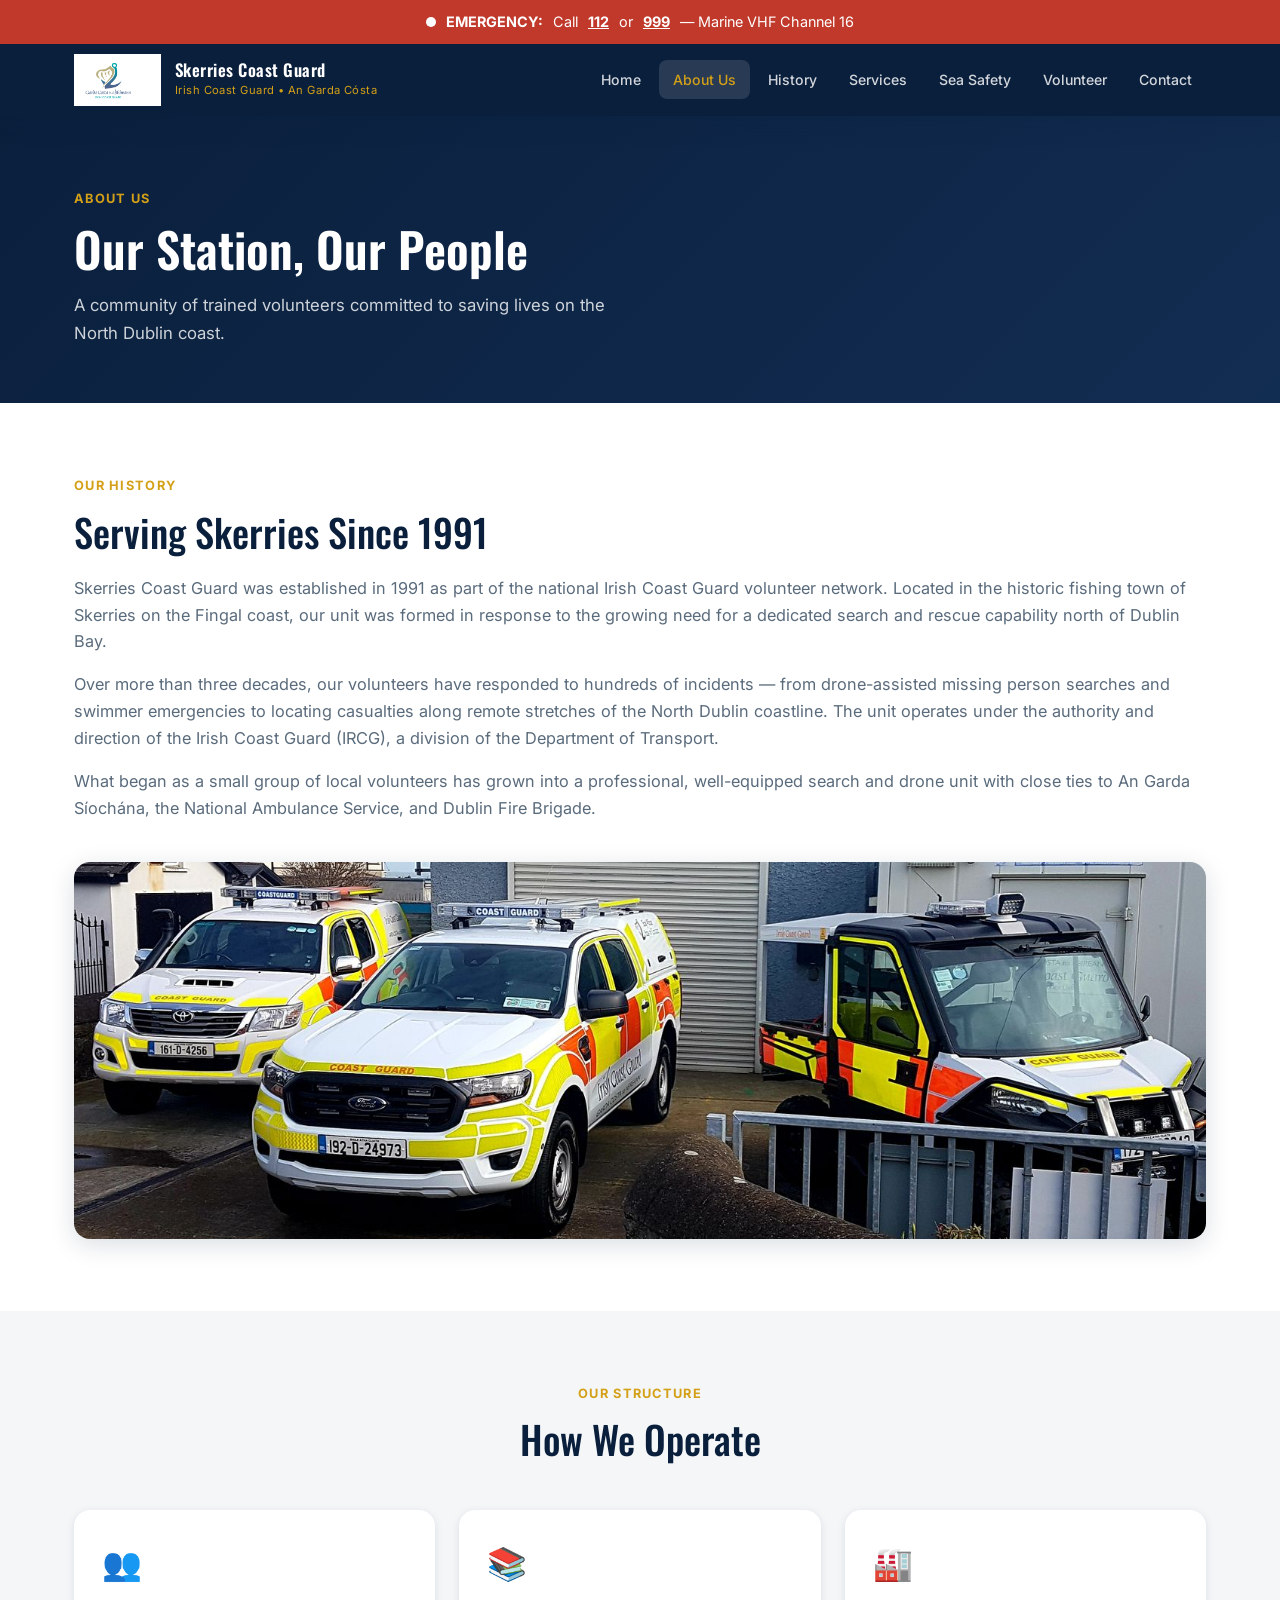
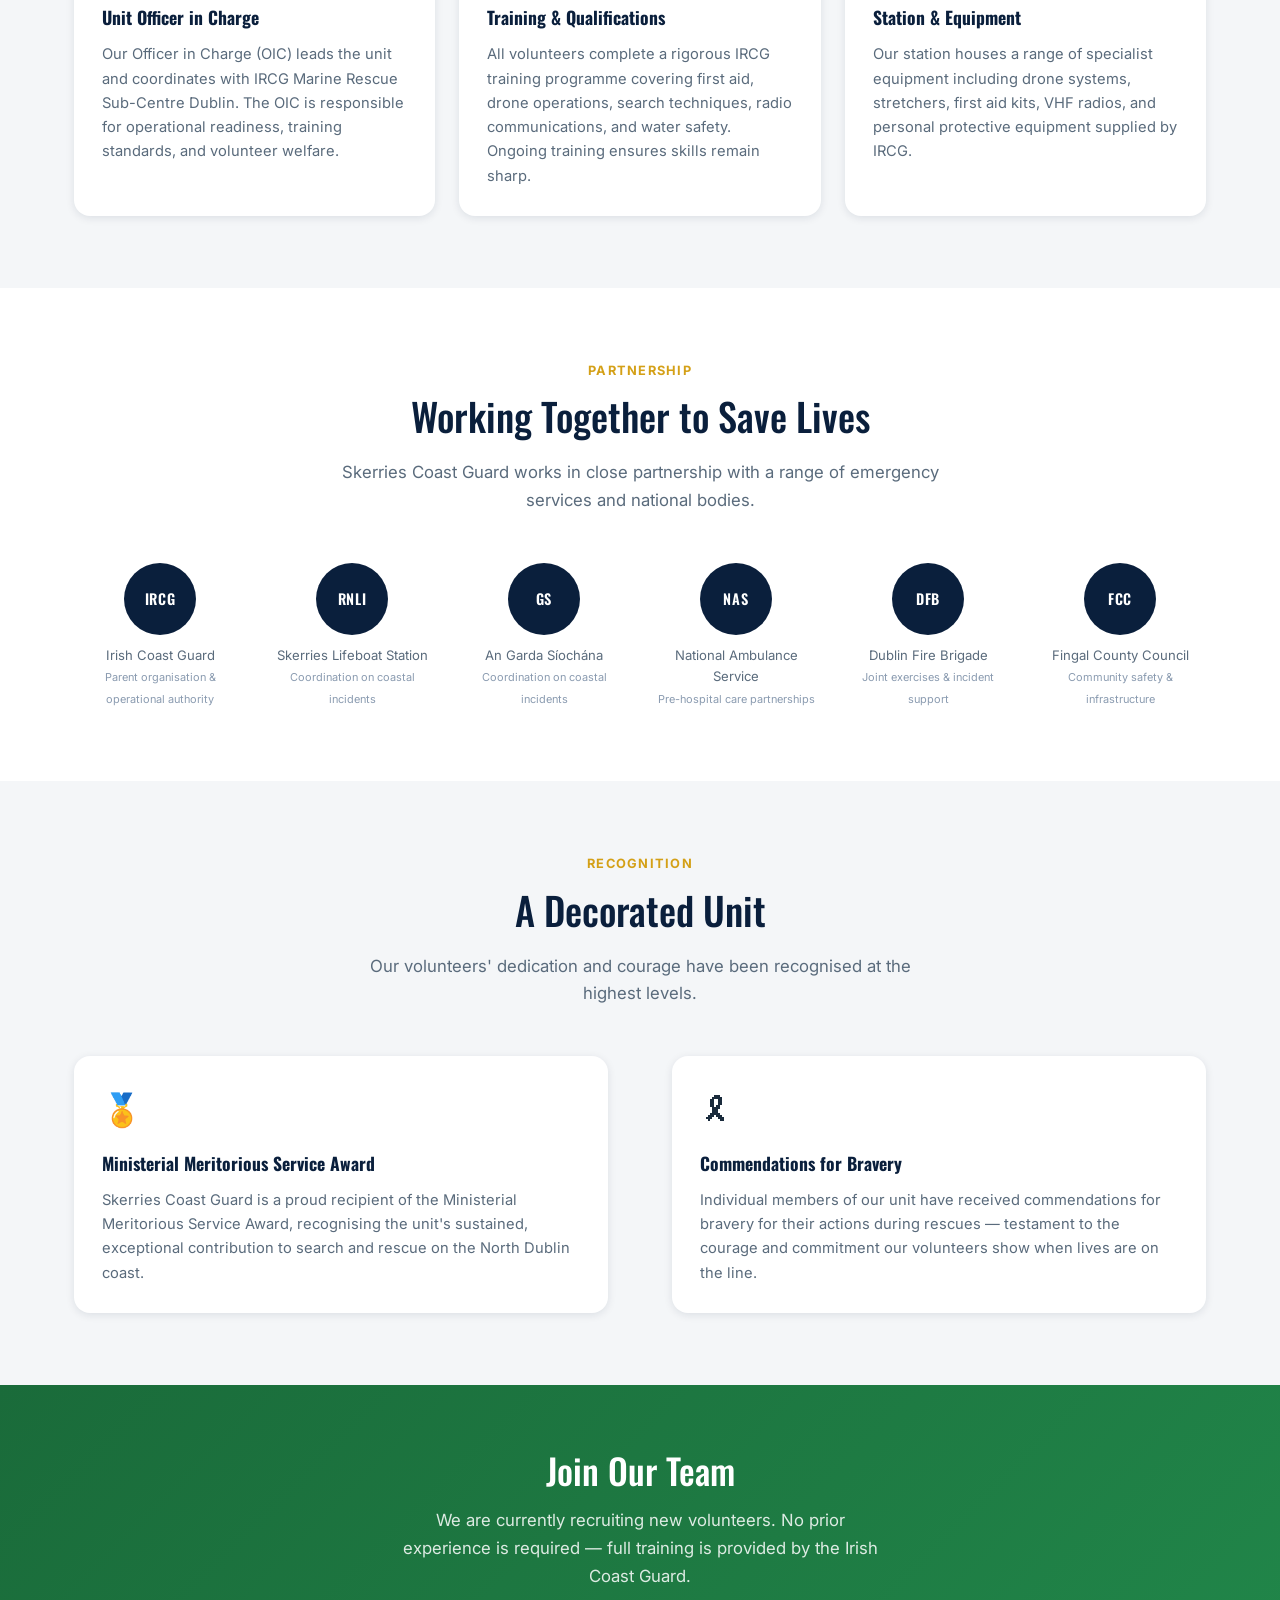
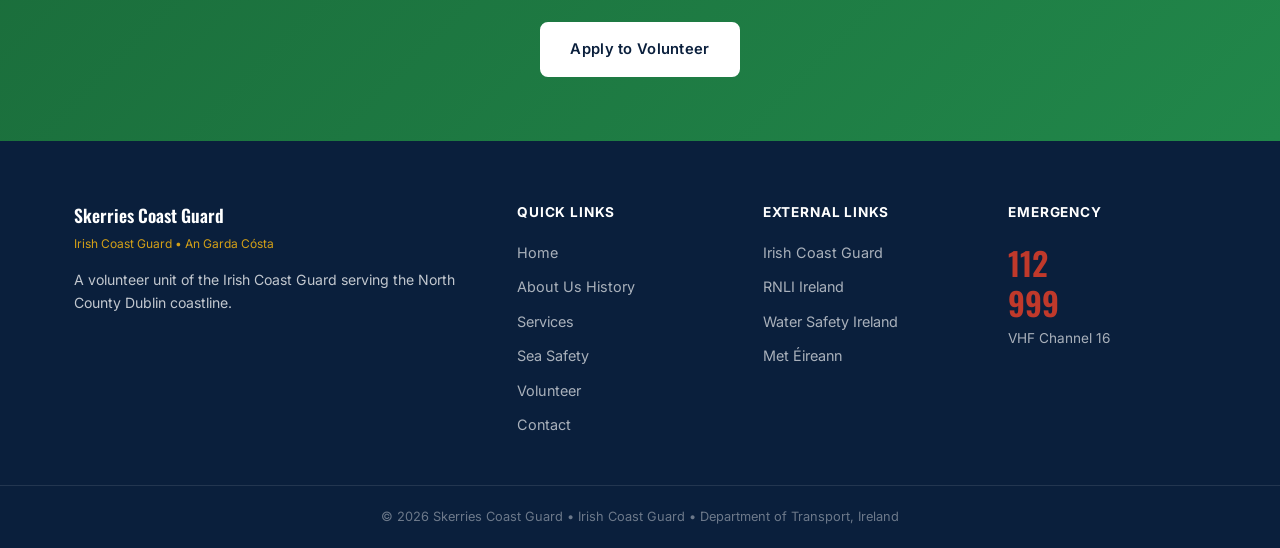
==== about.html @ c038a6c4 "Cache-bust stylesheet link (?v=2) so CSS fixes deploy immediately Browsers were holding the old styl" ====
<!DOCTYPE html>
<html lang="en">
<head>
  <meta charset="UTF-8" />
  <meta name="viewport" content="width=device-width, initial-scale=1.0" />
  <title>About Us | Skerries Coast Guard</title>
  <link rel="stylesheet" href="css/style.css?v=2" />
  <link href="https://fonts.googleapis.com/css2?family=Inter:wght@300;400;500;600;700&family=Oswald:wght@400;500;600&display=swap" rel="stylesheet" />
</head>
<body>

  <div class="emergency-banner">
    <span class="pulse-dot"></span>
    <strong>EMERGENCY:</strong> Call <a href="tel:112">112</a> or <a href="tel:999">999</a> &mdash; Marine VHF Channel 16
  </div>

  <header class="site-header">
    <div class="container header-inner">
      <div class="brand">
        <div class="brand-logo">
          <img src="images/ircg-logo.png" alt="Irish Coast Guard logo" class="brand-logo-img" />
        </div>
        <div class="brand-text">
          <span class="brand-title">Skerries Coast Guard</span>
          <span class="brand-sub">Irish Coast Guard &bull; An Garda Cósta</span>
        </div>
      </div>
      <nav class="main-nav" id="main-nav">
        <a href="index.html">Home</a>
        <a href="about.html" class="active">About Us</a>
        <a href="history.html">History</a>
        <a href="services.html">Services</a>
        <a href="safety.html">Sea Safety</a>
        <a href="volunteer.html">Volunteer</a>
        <a href="contact.html">Contact</a>
      </nav>
      <button class="nav-toggle" id="nav-toggle" aria-label="Toggle navigation">
        <span></span><span></span><span></span>
      </button>
    </div>
  </header>

  <section class="page-hero">
    <div class="container">
      <span class="section-eyebrow">About Us</span>
      <h1>Our Station, Our People</h1>
      <p>A community of trained volunteers committed to saving lives on the North Dublin coast.</p>
    </div>
  </section>

  <section class="section">
    <div class="container">
      <div class="col-text">
        <span class="section-eyebrow">Our History</span>
        <h2>Serving Skerries Since 1991</h2>
        <p>Skerries Coast Guard was established in 1991 as part of the national Irish Coast Guard volunteer network. Located in the historic fishing town of Skerries on the Fingal coast, our unit was formed in response to the growing need for a dedicated search and rescue capability north of Dublin Bay.</p>
        <p>Over more than three decades, our volunteers have responded to hundreds of incidents — from drone-assisted missing person searches and swimmer emergencies to locating casualties along remote stretches of the North Dublin coastline. The unit operates under the authority and direction of the Irish Coast Guard (IRCG), a division of the Department of Transport.</p>
        <p>What began as a small group of local volunteers has grown into a professional, well-equipped search and drone unit with close ties to An Garda Síochána, the National Ambulance Service, and Dublin Fire Brigade.</p>
      </div>
      <img src="images/harbor.jpeg" alt="Skerries Coast Guard response vehicles at the unit's station" class="col-image-photo history-photo" />
    </div>
  </section>

  <section class="section bg-light">
    <div class="container">
      <div class="section-header centered">
        <span class="section-eyebrow">Our Structure</span>
        <h2>How We Operate</h2>
      </div>
      <div class="three-col">
        <div class="info-card">
          <div class="info-icon">&#128101;</div>
          <h3>Unit Officer in Charge</h3>
          <p>Our Officer in Charge (OIC) leads the unit and coordinates with IRCG Marine Rescue Sub-Centre Dublin. The OIC is responsible for operational readiness, training standards, and volunteer welfare.</p>
        </div>
        <div class="info-card">
          <div class="info-icon">&#128218;</div>
          <h3>Training &amp; Qualifications</h3>
          <p>All volunteers complete a rigorous IRCG training programme covering first aid, drone operations, search techniques, radio communications, and water safety. Ongoing training ensures skills remain sharp.</p>
        </div>
        <div class="info-card">
          <div class="info-icon">&#127981;</div>
          <h3>Station &amp; Equipment</h3>
          <p>Our station houses a range of specialist equipment including drone systems, stretchers, first aid kits, VHF radios, and personal protective equipment supplied by IRCG.</p>
        </div>
      </div>
    </div>
  </section>

  <section class="section">
    <div class="container">
      <div class="section-header centered">
        <span class="section-eyebrow">Partnership</span>
        <h2>Working Together to Save Lives</h2>
        <p class="section-desc">Skerries Coast Guard works in close partnership with a range of emergency services and national bodies.</p>
      </div>
      <div class="partner-grid">
        <div class="partner-item">
          <div class="partner-badge">IRCG</div>
          <p>Irish Coast Guard<br><small>Parent organisation &amp; operational authority</small></p>
        </div>
        <div class="partner-item">
          <div class="partner-badge">RNLI</div>
          <p>Skerries Lifeboat Station<br><small>Coordination on coastal incidents</small></p>
        </div>
        <div class="partner-item">
          <div class="partner-badge">GS</div>
          <p>An Garda Síochána<br><small>Coordination on coastal incidents</small></p>
        </div>
        <div class="partner-item">
          <div class="partner-badge">NAS</div>
          <p>National Ambulance Service<br><small>Pre-hospital care partnerships</small></p>
        </div>
        <div class="partner-item">
          <div class="partner-badge">DFB</div>
          <p>Dublin Fire Brigade<br><small>Joint exercises &amp; incident support</small></p>
        </div>
        <div class="partner-item">
          <div class="partner-badge">FCC</div>
          <p>Fingal County Council<br><small>Community safety &amp; infrastructure</small></p>
        </div>
      </div>
    </div>
  </section>

  <section class="section bg-light" id="recognition">
    <div class="container">
      <div class="section-header centered">
        <span class="section-eyebrow">Recognition</span>
        <h2>A Decorated Unit</h2>
        <p class="section-desc">Our volunteers' dedication and courage have been recognised at the highest levels.</p>
      </div>
      <div class="two-col">
        <div class="info-card">
          <div class="info-icon">&#127941;</div>
          <h3>Ministerial Meritorious Service Award</h3>
          <p>Skerries Coast Guard is a proud recipient of the Ministerial Meritorious Service Award, recognising the unit's sustained, exceptional contribution to search and rescue on the North Dublin coast.</p>
        </div>
        <div class="info-card">
          <div class="info-icon">&#127895;</div>
          <h3>Commendations for Bravery</h3>
          <p>Individual members of our unit have received commendations for bravery for their actions during rescues — testament to the courage and commitment our volunteers show when lives are on the line.</p>
        </div>
      </div>
    </div>
  </section>

  <section class="volunteer-strip">
    <div class="container volunteer-inner">
      <h2>Join Our Team</h2>
      <p>We are currently recruiting new volunteers. No prior experience is required — full training is provided by the Irish Coast Guard.</p>
      <a href="volunteer.html" class="btn btn-white">Apply to Volunteer</a>
    </div>
  </section>

  <footer class="site-footer">
    <div class="container footer-grid">
      <div class="footer-brand">
        <span class="footer-title">Skerries Coast Guard</span>
        <span class="footer-sub">Irish Coast Guard &bull; An Garda Cósta</span>
        <p class="footer-desc">A volunteer unit of the Irish Coast Guard serving the North County Dublin coastline.</p>
      </div>
      <div class="footer-links">
        <h4>Quick Links</h4>
        <ul>
          <li><a href="index.html">Home</a></li>
          <li><a href="about.html">About Us</a>
        <a href="history.html">History</a></li>
          <li><a href="services.html">Services</a></li>
          <li><a href="safety.html">Sea Safety</a></li>
          <li><a href="volunteer.html">Volunteer</a></li>
          <li><a href="contact.html">Contact</a></li>
        </ul>
      </div>
      <div class="footer-links">
        <h4>External Links</h4>
        <ul>
          <li><a href="https://www.gov.ie/coastguard" target="_blank" rel="noopener">Irish Coast Guard</a></li>
          <li><a href="https://www.rnli.org" target="_blank" rel="noopener">RNLI Ireland</a></li>
          <li><a href="https://www.watersafety.ie" target="_blank" rel="noopener">Water Safety Ireland</a></li>
          <li><a href="https://www.met.ie" target="_blank" rel="noopener">Met Éireann</a></li>
        </ul>
      </div>
      <div class="footer-emergency">
        <h4>Emergency</h4>
        <a href="tel:112" class="emergency-num">112</a>
        <a href="tel:999" class="emergency-num">999</a>
        <p>VHF Channel 16</p>
      </div>
    </div>
    <div class="footer-bottom">
      <div class="container">
        <p>&copy; 2026 Skerries Coast Guard &bull; Irish Coast Guard &bull; Department of Transport, Ireland</p>
      </div>
    </div>
  </footer>

  <script src="js/main.js"></script>
</body>
</html>
---- css/style.css ----
/* =============================================
   SKERRIES COAST GUARD — STYLESHEET
   ============================================= */

:root {
  --navy: #0a1f3c;
  --navy-mid: #122d52;
  --navy-light: #1e4278;
  --gold: #D4A017;
  --gold-light: #e8b830;
  --red: #c0392b;
  --red-dark: #a93226;
  --green: #1a6b3a;
  --green-light: #21874a;
  --white: #ffffff;
  --off-white: #f4f6f8;
  --light-gray: #e8edf2;
  --mid-gray: #8a9bb0;
  --text: #1a2b3c;
  --text-muted: #5a6b7c;
  --shadow-sm: 0 2px 8px rgba(10,31,60,.1);
  --shadow-md: 0 6px 24px rgba(10,31,60,.15);
  --shadow-lg: 0 12px 48px rgba(10,31,60,.2);
  --radius: 8px;
  --radius-lg: 16px;
  --transition: 0.2s ease;
}

*, *::before, *::after { box-sizing: border-box; margin: 0; padding: 0; }

html { scroll-behavior: smooth; }

body {
  font-family: 'Inter', system-ui, sans-serif;
  color: var(--text);
  background: var(--white);
  line-height: 1.65;
  font-size: 16px;
}

img { max-width: 100%; display: block; }
a { color: var(--navy-light); text-decoration: none; transition: color var(--transition); }
a:hover { color: var(--gold); }

.container {
  max-width: 1180px;
  margin: 0 auto;
  padding: 0 24px;
}

.section { padding: 72px 0; }
.bg-light { background: var(--off-white); }

/* ---- EMERGENCY BANNER ---- */
.emergency-banner {
  background: var(--red);
  color: white;
  text-align: center;
  padding: 10px 24px;
  font-size: 0.9rem;
  display: flex;
  align-items: center;
  justify-content: center;
  gap: 10px;
  position: sticky;
  top: 0;
  z-index: 1000;
}
.emergency-banner a { color: white; font-weight: 700; text-decoration: underline; }
.emergency-banner a:hover { color: var(--gold-light); }

.pulse-dot {
  width: 10px; height: 10px;
  background: white;
  border-radius: 50%;
  display: inline-block;
  animation: pulse 1.5s infinite;
  flex-shrink: 0;
}
@keyframes pulse {
  0%, 100% { opacity: 1; transform: scale(1); }
  50% { opacity: 0.5; transform: scale(1.3); }
}

/* ---- HEADER / NAV ---- */
.site-header {
  background: var(--navy);
  position: sticky;
  top: 40px;
  z-index: 900;
  box-shadow: var(--shadow-md);
}

.header-inner {
  display: flex;
  align-items: center;
  justify-content: space-between;
  height: 72px;
  gap: 24px;
}

.brand {
  display: flex;
  align-items: center;
  gap: 14px;
  text-decoration: none;
  flex-shrink: 0;
}
.brand-logo { flex-shrink: 0; }
.brand-logo-img { height: 52px; width: auto; display: block; }
.brand-text { display: flex; flex-direction: column; }
.brand-title {
  font-family: 'Oswald', sans-serif;
  color: white;
  font-size: 1.05rem;
  font-weight: 600;
  letter-spacing: 0.03em;
  line-height: 1.2;
}
.brand-sub {
  color: var(--gold);
  font-size: 0.7rem;
  letter-spacing: 0.04em;
  font-weight: 400;
}

.main-nav {
  display: flex;
  align-items: center;
  gap: 4px;
}
.main-nav a {
  color: rgba(255,255,255,0.82);
  font-size: 0.88rem;
  font-weight: 500;
  padding: 8px 14px;
  border-radius: var(--radius);
  transition: background var(--transition), color var(--transition);
}
.main-nav a:hover,
.main-nav a.active {
  background: rgba(255,255,255,0.12);
  color: white;
}
.main-nav a.active { color: var(--gold); }

.nav-toggle {
  display: none;
  flex-direction: column;
  gap: 5px;
  background: none;
  border: none;
  cursor: pointer;
  padding: 8px;
}
.nav-toggle span {
  display: block;
  width: 24px;
  height: 2px;
  background: white;
  border-radius: 2px;
  transition: transform var(--transition), opacity var(--transition);
}

/* ---- HERO ---- */
.hero {
  position: relative;
  min-height: 560px;
  display: flex;
  align-items: center;
  overflow: hidden;
  background: var(--navy);
}
.hero-bg {
  position: absolute;
  inset: 0;
  background:
    radial-gradient(ellipse at 70% 50%, rgba(30,66,120,0.8) 0%, transparent 60%),
    linear-gradient(135deg, #0a1f3c 0%, #122d52 40%, #1a3a6e 100%);
}
.hero-overlay {
  position: absolute;
  inset: 0;
  background: url("data:image/svg+xml,%3Csvg width='60' height='60' viewBox='0 0 60 60' xmlns='http://www.w3.org/2000/svg'%3E%3Cg fill='none' fill-rule='evenodd'%3E%3Cg fill='%23ffffff' fill-opacity='0.03'%3E%3Cpath d='M36 34v-4h-2v4h-4v2h4v4h2v-4h4v-2h-4zm0-30V0h-2v4h-4v2h4v4h2V6h4V4h-4zM6 34v-4H4v4H0v2h4v4h2v-4h4v-2H6zM6 4V0H4v4H0v2h4v4h2V6h4V4H6z'/%3E%3C/g%3E%3C/g%3E%3C/svg%3E");
}

.hero-content {
  position: relative;
  z-index: 2;
  padding: 80px 24px 100px;
  max-width: 660px;
}
.hero-badge {
  display: inline-block;
  background: rgba(212,160,23,0.2);
  border: 1px solid var(--gold);
  color: var(--gold);
  font-size: 0.8rem;
  font-weight: 600;
  letter-spacing: 0.08em;
  text-transform: uppercase;
  padding: 6px 16px;
  border-radius: 100px;
  margin-bottom: 24px;
}
.hero h1 {
  font-family: 'Oswald', sans-serif;
  color: white;
  font-size: clamp(2.5rem, 6vw, 4rem);
  font-weight: 600;
  line-height: 1.1;
  margin-bottom: 20px;
}
.hero h1 .accent { color: var(--gold); }
.hero-sub {
  color: rgba(255,255,255,0.8);
  font-size: 1.1rem;
  max-width: 520px;
  margin-bottom: 36px;
}
.hero-actions { display: flex; gap: 16px; flex-wrap: wrap; }

.hero-waves {
  position: absolute;
  bottom: 0; left: 0; right: 0;
  z-index: 3;
  pointer-events: none;
}
.hero-waves svg { width: 100%; height: 60px; display: block; }

/* ---- BUTTONS ---- */
.btn {
  display: inline-flex;
  align-items: center;
  justify-content: center;
  padding: 13px 28px;
  border-radius: var(--radius);
  font-weight: 600;
  font-size: 0.92rem;
  letter-spacing: 0.02em;
  border: 2px solid transparent;
  cursor: pointer;
  transition: all var(--transition);
  text-decoration: none;
}
.btn-primary {
  background: var(--gold);
  color: var(--navy);
  border-color: var(--gold);
}
.btn-primary:hover {
  background: var(--gold-light);
  border-color: var(--gold-light);
  color: var(--navy);
  transform: translateY(-1px);
  box-shadow: 0 4px 16px rgba(212,160,23,0.4);
}
.btn-outline {
  background: transparent;
  color: white;
  border-color: rgba(255,255,255,0.5);
}
.btn-outline:hover {
  background: rgba(255,255,255,0.1);
  border-color: white;
  color: white;
}
.btn-secondary {
  background: var(--navy);
  color: white;
  border-color: var(--navy);
}
.btn-secondary:hover {
  background: var(--navy-light);
  border-color: var(--navy-light);
  color: white;
  transform: translateY(-1px);
}
.btn-danger {
  background: var(--red);
  color: white;
  border-color: var(--red);
  font-size: 1.1rem;
  padding: 14px 32px;
}
.btn-danger:hover {
  background: var(--red-dark);
  border-color: var(--red-dark);
  color: white;
  transform: translateY(-1px);
}
.btn-white {
  background: white;
  color: var(--navy);
  border-color: white;
}
.btn-white:hover {
  background: var(--off-white);
  color: var(--navy);
  transform: translateY(-1px);
}
.btn-full { width: 100%; }

/* ---- STATS BAR ---- */
.stats-bar {
  background: var(--navy);
  padding: 0;
}
.stats-grid {
  display: grid;
  grid-template-columns: repeat(4, 1fr);
  divide-x: 1px solid rgba(255,255,255,0.1);
}
.stat {
  display: flex;
  flex-direction: column;
  align-items: center;
  padding: 32px 24px;
  border-right: 1px solid rgba(255,255,255,0.1);
  gap: 6px;
}
.stat:last-child { border-right: none; }
.stat-number {
  font-family: 'Oswald', sans-serif;
  font-size: 2.4rem;
  font-weight: 600;
  color: var(--gold);
  line-height: 1;
}
.stat-label {
  color: rgba(255,255,255,0.7);
  font-size: 0.85rem;
  font-weight: 500;
  text-align: center;
}

/* ---- SECTION HEADERS ---- */
.section-eyebrow {
  display: block;
  font-size: 0.8rem;
  font-weight: 700;
  letter-spacing: 0.1em;
  text-transform: uppercase;
  color: var(--gold);
  margin-bottom: 12px;
}
.section-header { margin-bottom: 48px; }
.section-header.centered { text-align: center; }
.section-desc {
  color: var(--text-muted);
  max-width: 600px;
  margin: 16px auto 0;
  font-size: 1.05rem;
}

h2 {
  font-family: 'Oswald', sans-serif;
  font-size: clamp(1.7rem, 3.5vw, 2.4rem);
  font-weight: 500;
  color: var(--navy);
  line-height: 1.2;
  margin-bottom: 20px;
}

/* ---- TWO COL ---- */
.two-col {
  display: grid;
  grid-template-columns: 1fr 1fr;
  gap: 64px;
  align-items: center;
}
.col-text p {
  color: var(--text-muted);
  margin-bottom: 16px;
  font-size: 1.02rem;
}
.col-text .btn { margin-top: 12px; }

/* ---- FEATURE CARDS ---- */
.feature-card-stack { display: flex; flex-direction: column; gap: 20px; }
.feature-card {
  background: var(--off-white);
  border-left: 4px solid var(--gold);
  padding: 24px;
  border-radius: 0 var(--radius) var(--radius) 0;
  transition: transform var(--transition), box-shadow var(--transition);
}
.feature-card:hover {
  transform: translateX(4px);
  box-shadow: var(--shadow-sm);
}
.feature-icon { font-size: 1.8rem; margin-bottom: 12px; display: block; }
.feature-card h3 {
  font-family: 'Oswald', sans-serif;
  font-size: 1.1rem;
  color: var(--navy);
  margin-bottom: 8px;
}
.feature-card p { color: var(--text-muted); font-size: 0.92rem; }

/* ---- EMERGENCY CTA ---- */
.cta-emergency {
  background: linear-gradient(135deg, var(--navy) 0%, var(--navy-mid) 100%);
  padding: 56px 0;
}
.cta-inner {
  display: flex;
  align-items: center;
  gap: 40px;
  flex-wrap: wrap;
}
.cta-icon { font-size: 3rem; flex-shrink: 0; }
.cta-text { flex: 1; min-width: 240px; }
.cta-text h2 { color: white; margin-bottom: 8px; }
.cta-text p { color: rgba(255,255,255,0.8); font-size: 1rem; }
.cta-actions {
  display: flex;
  align-items: center;
  gap: 20px;
  flex-shrink: 0;
}
.cta-or { color: rgba(255,255,255,0.5); font-weight: 600; }
.vhf-badge {
  background: rgba(255,255,255,0.12);
  border: 2px solid rgba(255,255,255,0.3);
  color: white;
  padding: 12px 24px;
  border-radius: var(--radius);
  font-weight: 700;
  font-family: 'Oswald', sans-serif;
  font-size: 1.1rem;
  letter-spacing: 0.05em;
}

/* ---- NEWS ---- */
.news-grid {
  display: grid;
  grid-template-columns: 1fr 1fr 1fr;
  gap: 24px;
}
.news-card {
  background: var(--off-white);
  padding: 28px;
  border-radius: var(--radius-lg);
  border-top: 4px solid var(--light-gray);
  transition: box-shadow var(--transition), transform var(--transition);
}
.news-card:hover {
  box-shadow: var(--shadow-md);
  transform: translateY(-3px);
}
.news-card.featured { border-top-color: var(--gold); background: white; }
.news-date {
  font-size: 0.78rem;
  font-weight: 700;
  text-transform: uppercase;
  letter-spacing: 0.08em;
  color: var(--gold);
  margin-bottom: 10px;
}
.news-card h3 {
  font-family: 'Oswald', sans-serif;
  font-size: 1.15rem;
  color: var(--navy);
  margin-bottom: 12px;
  line-height: 1.3;
}
.news-card p { color: var(--text-muted); font-size: 0.92rem; margin-bottom: 16px; }
.news-link {
  color: var(--navy-light);
  font-weight: 600;
  font-size: 0.9rem;
}
.news-link:hover { color: var(--gold); }

/* ---- VOLUNTEER STRIP ---- */
.volunteer-strip {
  background: linear-gradient(135deg, var(--green) 0%, var(--green-light) 100%);
  padding: 64px 0;
}
.volunteer-inner { text-align: center; }
.volunteer-inner h2 {
  color: white;
  font-size: clamp(1.5rem, 3vw, 2.2rem);
  margin-bottom: 16px;
}
.volunteer-inner p {
  color: rgba(255,255,255,0.85);
  max-width: 500px;
  margin: 0 auto 32px;
  font-size: 1.05rem;
}

/* ---- AWARD HIGHLIGHT BANNER ---- */
.award-banner {
  background: linear-gradient(135deg, var(--navy) 0%, var(--navy-mid) 100%);
  border-top: 3px solid var(--gold);
  border-bottom: 3px solid var(--gold);
  padding: 40px 0;
}
.award-inner {
  display: flex;
  align-items: center;
  gap: 28px;
}
.award-medal {
  font-size: 3.2rem;
  line-height: 1;
  flex-shrink: 0;
}
.award-text { flex: 1; }
.award-eyebrow {
  display: block;
  text-transform: uppercase;
  letter-spacing: 2px;
  font-size: 0.8rem;
  font-weight: 600;
  color: var(--gold);
  margin-bottom: 6px;
}
.award-text h2 {
  font-family: 'Oswald', sans-serif;
  color: white;
  font-size: clamp(1.3rem, 3vw, 1.9rem);
  margin-bottom: 10px;
}
.award-text p {
  color: rgba(255,255,255,0.82);
  font-size: 1rem;
  max-width: 720px;
}
.award-cta { flex-shrink: 0; }
@media (max-width: 720px) {
  .award-inner {
    flex-direction: column;
    text-align: center;
  }
  .award-text p { margin: 0 auto; }
}

/* ---- PAGE HERO ---- */
.page-hero {
  background: linear-gradient(135deg, var(--navy) 0%, var(--navy-mid) 100%);
  padding: 72px 0 56px;
}
.page-hero--warning {
  background: linear-gradient(135deg, #1a3a6e 0%, #0a2040 100%);
}
.page-hero--green {
  background: linear-gradient(135deg, var(--green) 0%, #0d4422 100%);
}
.page-hero .section-eyebrow { color: var(--gold); }
.page-hero h1 {
  font-family: 'Oswald', sans-serif;
  color: white;
  font-size: clamp(2rem, 5vw, 3rem);
  font-weight: 600;
  line-height: 1.15;
  margin-bottom: 16px;
}
.page-hero p { color: rgba(255,255,255,0.8); max-width: 560px; font-size: 1.05rem; }

/* ---- ABOUT PAGE ---- */
.col-image .image-placeholder {
  background: var(--off-white);
  border-radius: var(--radius-lg);
  aspect-ratio: 4/3;
  display: flex;
  align-items: center;
  justify-content: center;
  border: 2px dashed var(--light-gray);
}
.col-image .image-placeholder.large { min-height: 320px; }
.col-image { align-self: end; }
.col-image-photo {
  width: 100%;
  height: auto;
  border-radius: var(--radius-lg);
  box-shadow: var(--shadow-md);
}
.history-photo { margin-top: 40px; }

/* ---- HISTORY ARTICLE ---- */
.history-content {
  max-width: 820px;
  margin: 0 auto;
}
.history-content h2 {
  font-family: 'Oswald', sans-serif;
  color: var(--navy);
  font-size: clamp(1.5rem, 3vw, 2.1rem);
  line-height: 1.2;
  margin: 56px 0 20px;
  padding-top: 28px;
  border-top: 3px solid var(--gold);
}
.history-content > h2:first-child { margin-top: 0; padding-top: 0; border-top: none; }
.history-content h3 {
  font-family: 'Oswald', sans-serif;
  color: var(--navy);
  font-size: 1.25rem;
  margin: 36px 0 14px;
}
.history-content p {
  color: var(--text-muted);
  font-size: 1.02rem;
  margin-bottom: 16px;
}
.history-content ul {
  margin: 0 0 18px 1.25em;
  color: var(--text-muted);
}
.history-content li { margin-bottom: 7px; }
.history-content .caption {
  font-size: 0.9rem;
  font-style: italic;
  color: var(--mid-gray);
  border-left: 3px solid var(--light-gray);
  padding-left: 14px;
  margin: 0 0 22px;
}
.history-content blockquote {
  margin: 0 0 22px;
  padding: 4px 22px;
  border-left: 4px solid var(--gold);
  background: var(--off-white);
  border-radius: 0 var(--radius) var(--radius) 0;
}
.history-content blockquote p {
  font-style: italic;
  color: var(--text);
}
.history-content blockquote p:last-of-type { margin-bottom: 12px; }
.history-content blockquote cite {
  display: block;
  font-style: normal;
  font-size: 0.85rem;
  font-weight: 600;
  color: var(--text-muted);
  padding-bottom: 8px;
}
.history-content figure {
  margin: 8px auto 28px;
  text-align: center;
}
.history-content figure img {
  max-width: 100%;
  height: auto;
  border-radius: var(--radius);
  box-shadow: var(--shadow-sm);
  display: inline-block;
}
.history-content figcaption {
  font-size: 0.88rem;
  font-style: italic;
  color: var(--mid-gray);
  margin-top: 10px;
  max-width: 640px;
  margin-left: auto;
  margin-right: auto;
}
.placeholder-content {
  display: flex;
  flex-direction: column;
  align-items: center;
  gap: 8px;
  color: var(--mid-gray);
  font-size: 0.9rem;
}
.placeholder-icon { font-size: 2.5rem; }

.three-col {
  display: grid;
  grid-template-columns: repeat(3, 1fr);
  gap: 24px;
}
.info-card {
  background: white;
  border-radius: var(--radius-lg);
  padding: 28px;
  box-shadow: var(--shadow-sm);
  transition: box-shadow var(--transition), transform var(--transition);
}
.info-card:hover {
  box-shadow: var(--shadow-md);
  transform: translateY(-2px);
}
.info-icon { font-size: 2rem; margin-bottom: 12px; display: block; }
.info-card h3 {
  font-family: 'Oswald', sans-serif;
  color: var(--navy);
  font-size: 1.1rem;
  margin-bottom: 10px;
}
.info-card p { color: var(--text-muted); font-size: 0.92rem; }

.partner-grid {
  display: grid;
  grid-template-columns: repeat(6, 1fr);
  gap: 20px;
  text-align: center;
}
.partner-item p {
  color: var(--text-muted);
  font-size: 0.82rem;
  margin-top: 10px;
}
.partner-item small { color: var(--mid-gray); }
.partner-badge {
  width: 72px;
  height: 72px;
  background: var(--navy);
  color: white;
  border-radius: 50%;
  display: inline-flex;
  align-items: center;
  justify-content: center;
  font-family: 'Oswald', sans-serif;
  font-size: 0.9rem;
  font-weight: 600;
  letter-spacing: 0.05em;
}

/* ---- SERVICES PAGE ---- */
.service-list { display: flex; flex-direction: column; gap: 48px; }
.service-item {
  display: flex;
  gap: 32px;
  padding-bottom: 48px;
  border-bottom: 1px solid var(--light-gray);
}
.service-item:last-child { border-bottom: none; padding-bottom: 0; }
.service-icon-wrap {
  flex-shrink: 0;
  width: 80px;
  height: 80px;
  background: var(--navy);
  border-radius: var(--radius-lg);
  display: flex;
  align-items: center;
  justify-content: center;
}
.service-icon { font-size: 2rem; }
svg.service-icon { width: 2.5rem; height: 2.5rem; color: #D4A017; }
.service-content h2 {
  font-size: 1.5rem;
  margin-bottom: 12px;
}
.service-content p { color: var(--text-muted); margin-bottom: 16px; }
.service-points {
  list-style: none;
  display: flex;
  flex-direction: column;
  gap: 8px;
}
.service-points li {
  padding-left: 24px;
  position: relative;
  color: var(--text-muted);
  font-size: 0.95rem;
}
.service-points li::before {
  content: '→';
  position: absolute;
  left: 0;
  color: var(--gold);
  font-weight: 700;
}

/* ---- SAFETY PAGE ---- */
.rules-grid {
  display: grid;
  grid-template-columns: repeat(5, 1fr);
  gap: 20px;
}
.rule-card {
  background: white;
  border-radius: var(--radius-lg);
  padding: 28px 20px;
  box-shadow: var(--shadow-sm);
  position: relative;
}
.rule-num {
  width: 48px;
  height: 48px;
  background: var(--navy);
  color: var(--gold);
  border-radius: 50%;
  display: flex;
  align-items: center;
  justify-content: center;
  font-family: 'Oswald', sans-serif;
  font-size: 1.4rem;
  font-weight: 600;
  margin-bottom: 16px;
}
.rule-card h3 {
  font-family: 'Oswald', sans-serif;
  color: var(--navy);
  font-size: 1rem;
  margin-bottom: 10px;
}
.rule-card p { color: var(--text-muted); font-size: 0.88rem; }

/* Accordion */
.accordion { display: flex; flex-direction: column; gap: 8px; }
.accordion-item {
  background: white;
  border-radius: var(--radius);
  box-shadow: var(--shadow-sm);
  overflow: hidden;
}
.accordion-trigger {
  width: 100%;
  background: none;
  border: none;
  padding: 20px 24px;
  text-align: left;
  font-family: 'Oswald', sans-serif;
  font-size: 1.05rem;
  font-weight: 500;
  color: var(--navy);
  cursor: pointer;
  display: flex;
  justify-content: space-between;
  align-items: center;
  transition: background var(--transition);
}
.accordion-trigger:hover { background: var(--off-white); }
.accordion-trigger[aria-expanded="true"] { background: var(--navy); color: white; }
.accordion-arrow { font-size: 1.2rem; transition: transform var(--transition); }
.accordion-trigger[aria-expanded="true"] .accordion-arrow { transform: rotate(180deg); }
.accordion-panel {
  max-height: 0;
  overflow: hidden;
  transition: max-height 0.3s ease;
}
.accordion-panel ul {
  padding: 20px 24px 24px 44px;
  display: flex;
  flex-direction: column;
  gap: 10px;
  color: var(--text-muted);
  font-size: 0.95rem;
}
.accordion-panel li { line-height: 1.5; }

/* Resource grid */
.resource-grid {
  display: grid;
  grid-template-columns: repeat(4, 1fr);
  gap: 20px;
}
.resource-card {
  background: white;
  border-radius: var(--radius-lg);
  padding: 28px 20px;
  box-shadow: var(--shadow-sm);
  text-align: center;
  text-decoration: none;
  display: block;
  transition: box-shadow var(--transition), transform var(--transition);
  border-bottom: 3px solid transparent;
}
.resource-card:hover {
  box-shadow: var(--shadow-md);
  transform: translateY(-3px);
  border-bottom-color: var(--gold);
}
.resource-icon { font-size: 2rem; margin-bottom: 12px; display: block; }
.resource-card h3 {
  font-family: 'Oswald', sans-serif;
  color: var(--navy);
  font-size: 1rem;
  margin-bottom: 8px;
}
.resource-card p { color: var(--text-muted); font-size: 0.85rem; margin-bottom: 12px; }
.resource-link { color: var(--gold); font-weight: 600; font-size: 0.85rem; }

/* ---- VOLUNTEER PAGE ---- */
.checklist-card {
  background: var(--navy);
  color: white;
  border-radius: var(--radius-lg);
  padding: 36px;
}
.checklist-card h3 {
  font-family: 'Oswald', sans-serif;
  color: var(--gold);
  font-size: 1.2rem;
  margin-bottom: 20px;
}
.checklist { list-style: none; display: flex; flex-direction: column; gap: 12px; }
.checklist li {
  padding-left: 28px;
  position: relative;
  color: rgba(255,255,255,0.85);
  font-size: 0.95rem;
}
.checklist li::before {
  content: '✓';
  position: absolute;
  left: 0;
  color: var(--gold);
  font-weight: 700;
}

/* Timeline */
.timeline { display: flex; flex-direction: column; gap: 0; max-width: 680px; margin: 0 auto; }
.timeline-item {
  display: flex;
  gap: 24px;
  padding-bottom: 40px;
  position: relative;
}
.timeline-item:last-child { padding-bottom: 0; }
.timeline-item::before {
  content: '';
  position: absolute;
  left: 23px;
  top: 52px;
  bottom: 0;
  width: 2px;
  background: var(--light-gray);
}
.timeline-item:last-child::before { display: none; }
.timeline-num {
  width: 48px;
  height: 48px;
  background: var(--navy);
  color: var(--gold);
  border-radius: 50%;
  display: flex;
  align-items: center;
  justify-content: center;
  font-family: 'Oswald', sans-serif;
  font-size: 1.2rem;
  font-weight: 600;
  flex-shrink: 0;
  position: relative;
  z-index: 1;
}
.timeline-content { flex: 1; padding-top: 8px; }
.timeline-content h3 {
  font-family: 'Oswald', sans-serif;
  color: var(--navy);
  font-size: 1.1rem;
  margin-bottom: 8px;
}
.timeline-content p { color: var(--text-muted); font-size: 0.95rem; }

/* Forms */
.form-container { max-width: 720px; margin: 0 auto; }
.volunteer-form, #contact-form { display: flex; flex-direction: column; gap: 20px; }
.form-row { display: grid; grid-template-columns: 1fr 1fr; gap: 20px; }
.form-group { display: flex; flex-direction: column; gap: 6px; }
.form-group label {
  font-weight: 600;
  font-size: 0.9rem;
  color: var(--navy);
}
.required { color: var(--red); }
.form-group input,
.form-group select,
.form-group textarea {
  padding: 12px 16px;
  border: 2px solid var(--light-gray);
  border-radius: var(--radius);
  font-size: 0.95rem;
  font-family: inherit;
  color: var(--text);
  background: white;
  transition: border-color var(--transition), box-shadow var(--transition);
}
.form-group input:focus,
.form-group select:focus,
.form-group textarea:focus {
  outline: none;
  border-color: var(--navy-light);
  box-shadow: 0 0 0 3px rgba(30,66,120,0.12);
}
.form-check {
  display: flex;
  gap: 12px;
  align-items: flex-start;
}
.form-check input[type="checkbox"] {
  width: 18px;
  height: 18px;
  flex-shrink: 0;
  margin-top: 2px;
  cursor: pointer;
}
.form-check label { font-size: 0.88rem; color: var(--text-muted); cursor: pointer; }
.form-note { font-size: 0.82rem; color: var(--mid-gray); text-align: center; }
.form-warning {
  background: #fef3cd;
  border: 1px solid #f5c842;
  color: #7a5800;
  padding: 10px 16px;
  border-radius: var(--radius);
  font-size: 0.88rem;
  margin-bottom: 4px;
}
.form-warning a { color: var(--red); font-weight: 700; }

/* ---- CONTACT PAGE ---- */
.emergency-callout {
  padding: 16px 24px;
}
.emergency-callout-inner {
  background: #fff4e5;
  border: 2px solid #f5a623;
  border-radius: var(--radius);
  padding: 16px 20px;
  display: flex;
  align-items: flex-start;
  gap: 14px;
  font-size: 0.95rem;
  color: #7a4800;
}
.ec-icon { font-size: 1.4rem; flex-shrink: 0; }
.emergency-callout a { color: var(--red); font-weight: 700; }

.contact-layout { align-items: flex-start; }
.contact-detail {
  display: flex;
  gap: 16px;
  margin-bottom: 24px;
  align-items: flex-start;
}
.contact-detail-icon { font-size: 1.4rem; flex-shrink: 0; margin-top: 2px; }
.contact-detail strong { display: block; color: var(--navy); margin-bottom: 4px; }
.contact-detail p { color: var(--text-muted); font-size: 0.95rem; margin-bottom: 4px; }
.contact-detail small { color: var(--mid-gray); font-size: 0.82rem; }
.contact-detail a { color: var(--navy-light); }

.map-placeholder {
  background: var(--off-white);
  border-radius: var(--radius-lg);
  height: 200px;
  display: flex;
  align-items: center;
  justify-content: center;
  border: 2px dashed var(--light-gray);
  margin-top: 24px;
}
.map-placeholder .placeholder-content small { color: var(--mid-gray); font-size: 0.8rem; }

.contact-form-card {
  background: white;
  border-radius: var(--radius-lg);
  padding: 36px;
  box-shadow: var(--shadow-md);
}
.contact-form-card h3 {
  font-family: 'Oswald', sans-serif;
  color: var(--navy);
  font-size: 1.4rem;
  margin-bottom: 8px;
}

/* ---- FOOTER ---- */
.site-footer {
  background: var(--navy);
  color: rgba(255,255,255,0.75);
  padding: 60px 0 0;
}
.footer-grid {
  display: grid;
  grid-template-columns: 2fr 1fr 1fr 1fr;
  gap: 48px;
  padding-bottom: 48px;
}
.footer-title {
  display: block;
  font-family: 'Oswald', sans-serif;
  color: white;
  font-size: 1.1rem;
  font-weight: 600;
  margin-bottom: 4px;
}
.footer-sub {
  display: block;
  color: var(--gold);
  font-size: 0.75rem;
  margin-bottom: 16px;
}
.footer-desc { font-size: 0.88rem; line-height: 1.6; }
.site-footer h4 {
  color: white;
  font-size: 0.85rem;
  font-weight: 700;
  text-transform: uppercase;
  letter-spacing: 0.06em;
  margin-bottom: 16px;
}
.footer-links ul { list-style: none; display: flex; flex-direction: column; gap: 8px; }
.footer-links a {
  color: rgba(255,255,255,0.65);
  font-size: 0.9rem;
  transition: color var(--transition);
}
.footer-links a:hover { color: var(--gold); }
.footer-emergency {
  display: flex;
  flex-direction: column;
  gap: 8px;
}
.emergency-num {
  font-family: 'Oswald', sans-serif;
  font-size: 2rem;
  font-weight: 600;
  color: var(--red) !important;
  display: block;
  line-height: 1;
}
.emergency-num:hover { color: #e74c3c !important; }
.footer-emergency p { font-size: 0.85rem; color: rgba(255,255,255,0.65); }
.footer-note a { color: var(--gold); }

.footer-bottom {
  border-top: 1px solid rgba(255,255,255,0.1);
  padding: 20px 0;
}
.footer-bottom p {
  text-align: center;
  font-size: 0.8rem;
  color: rgba(255,255,255,0.4);
}

/* ---- RESPONSIVE ---- */
@media (max-width: 1100px) {
  .partner-grid { grid-template-columns: repeat(3, 1fr); }
  .rules-grid { grid-template-columns: repeat(3, 1fr); }
  .resource-grid { grid-template-columns: repeat(2, 1fr); }
}

@media (max-width: 900px) {
  .stats-grid { grid-template-columns: repeat(2, 1fr); }
  .two-col { grid-template-columns: 1fr; gap: 40px; }
  .three-col { grid-template-columns: repeat(2, 1fr); }
  .news-grid { grid-template-columns: 1fr; }
  .footer-grid { grid-template-columns: 1fr 1fr; gap: 32px; }
  .service-item { flex-direction: column; }
  .service-icon-wrap { width: 60px; height: 60px; }
}

@media (max-width: 700px) {
  .main-nav {
    display: none;
    flex-direction: column;
    position: absolute;
    top: 100%;
    left: 0; right: 0;
    background: var(--navy);
    padding: 16px;
    gap: 4px;
    box-shadow: var(--shadow-md);
  }
  .main-nav.open { display: flex; }
  .site-header { position: sticky; }
  .nav-toggle { display: flex; }
  .header-inner { position: relative; }
  .three-col { grid-template-columns: 1fr; }
  .rules-grid { grid-template-columns: 1fr 1fr; }
  .partner-grid { grid-template-columns: repeat(2, 1fr); }
  .stats-grid { grid-template-columns: 1fr 1fr; }
  .footer-grid { grid-template-columns: 1fr; gap: 24px; }
  .form-row { grid-template-columns: 1fr; }
  .cta-inner { flex-direction: column; text-align: center; }
  .cta-actions { justify-content: center; }
  .hero-content { padding: 60px 24px 80px; }
  .contact-layout { grid-template-columns: 1fr; }
  .resource-grid { grid-template-columns: 1fr 1fr; }
}

@media (max-width: 480px) {
  .rules-grid { grid-template-columns: 1fr; }
  .resource-grid { grid-template-columns: 1fr; }
  .stats-grid { grid-template-columns: 1fr 1fr; }
  .hero-actions { flex-direction: column; }
  .btn { width: 100%; justify-content: center; }
  .emergency-banner { font-size: 0.8rem; }
}
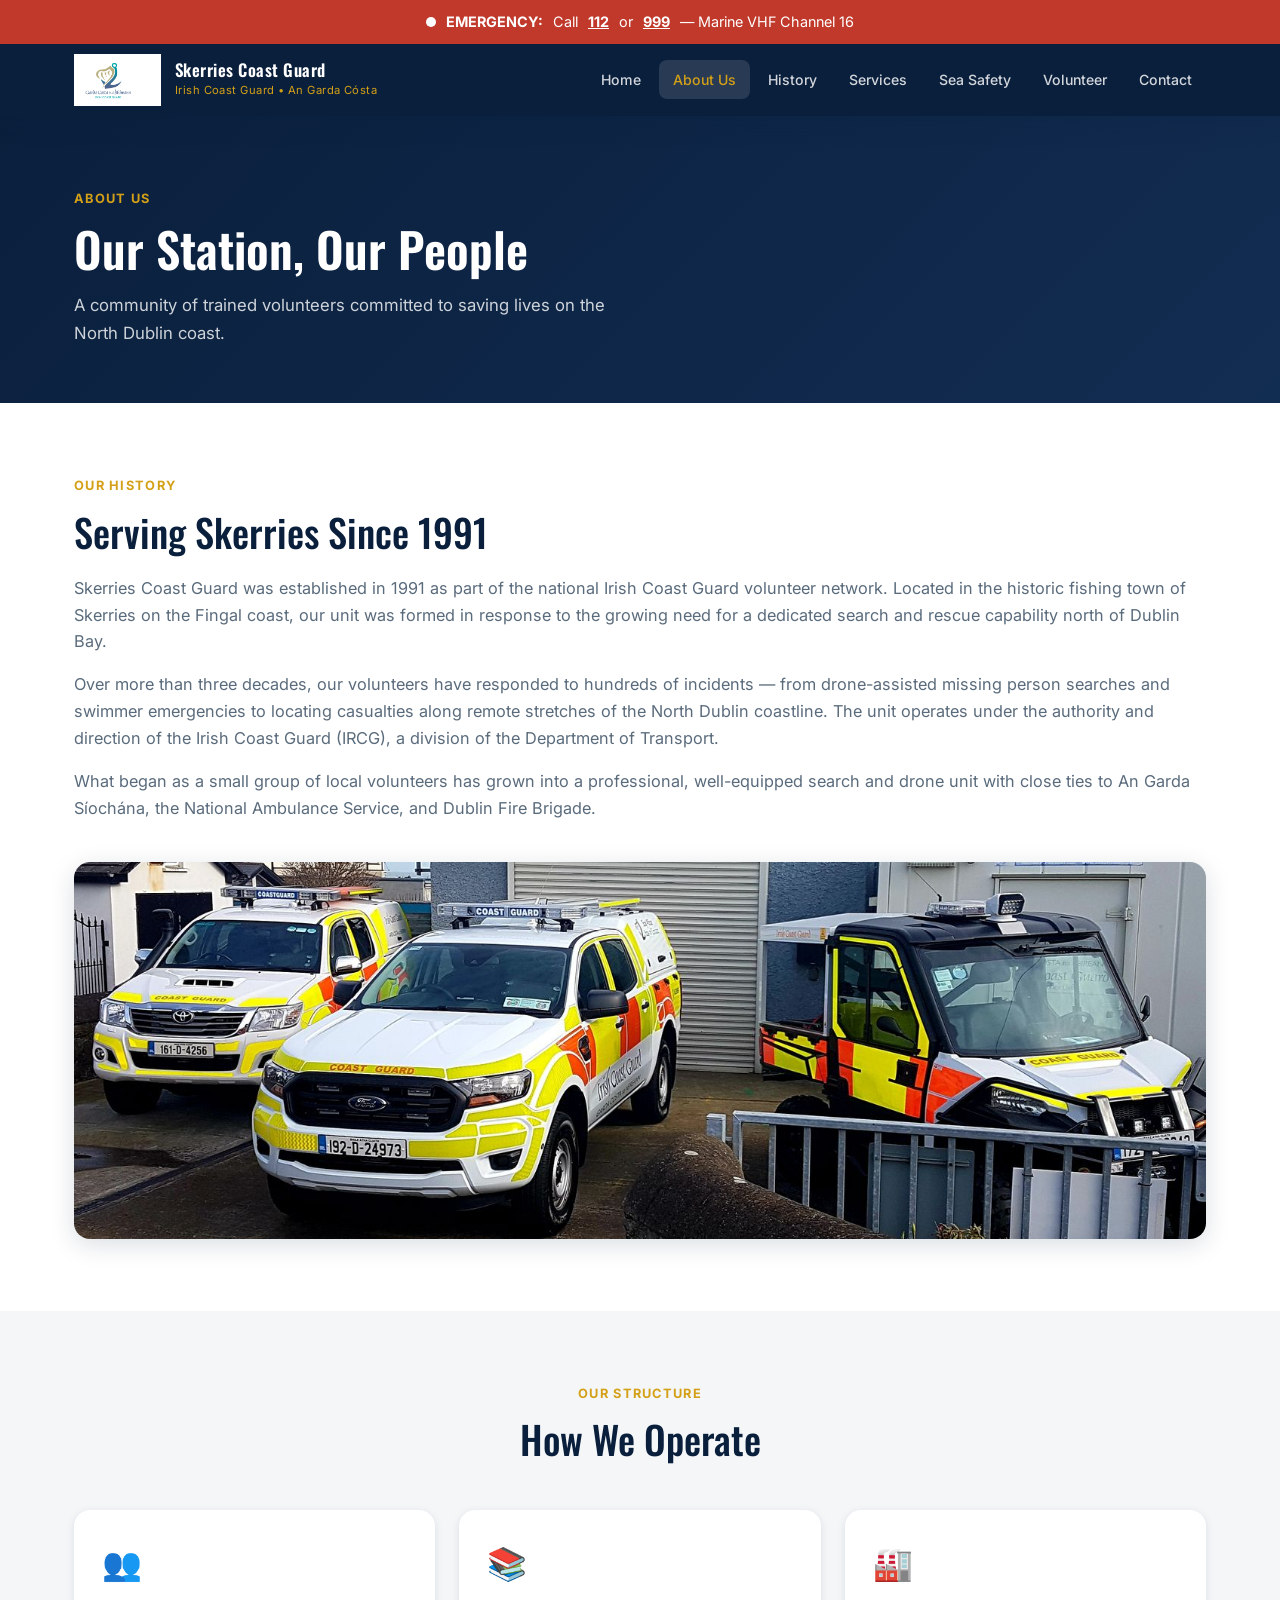
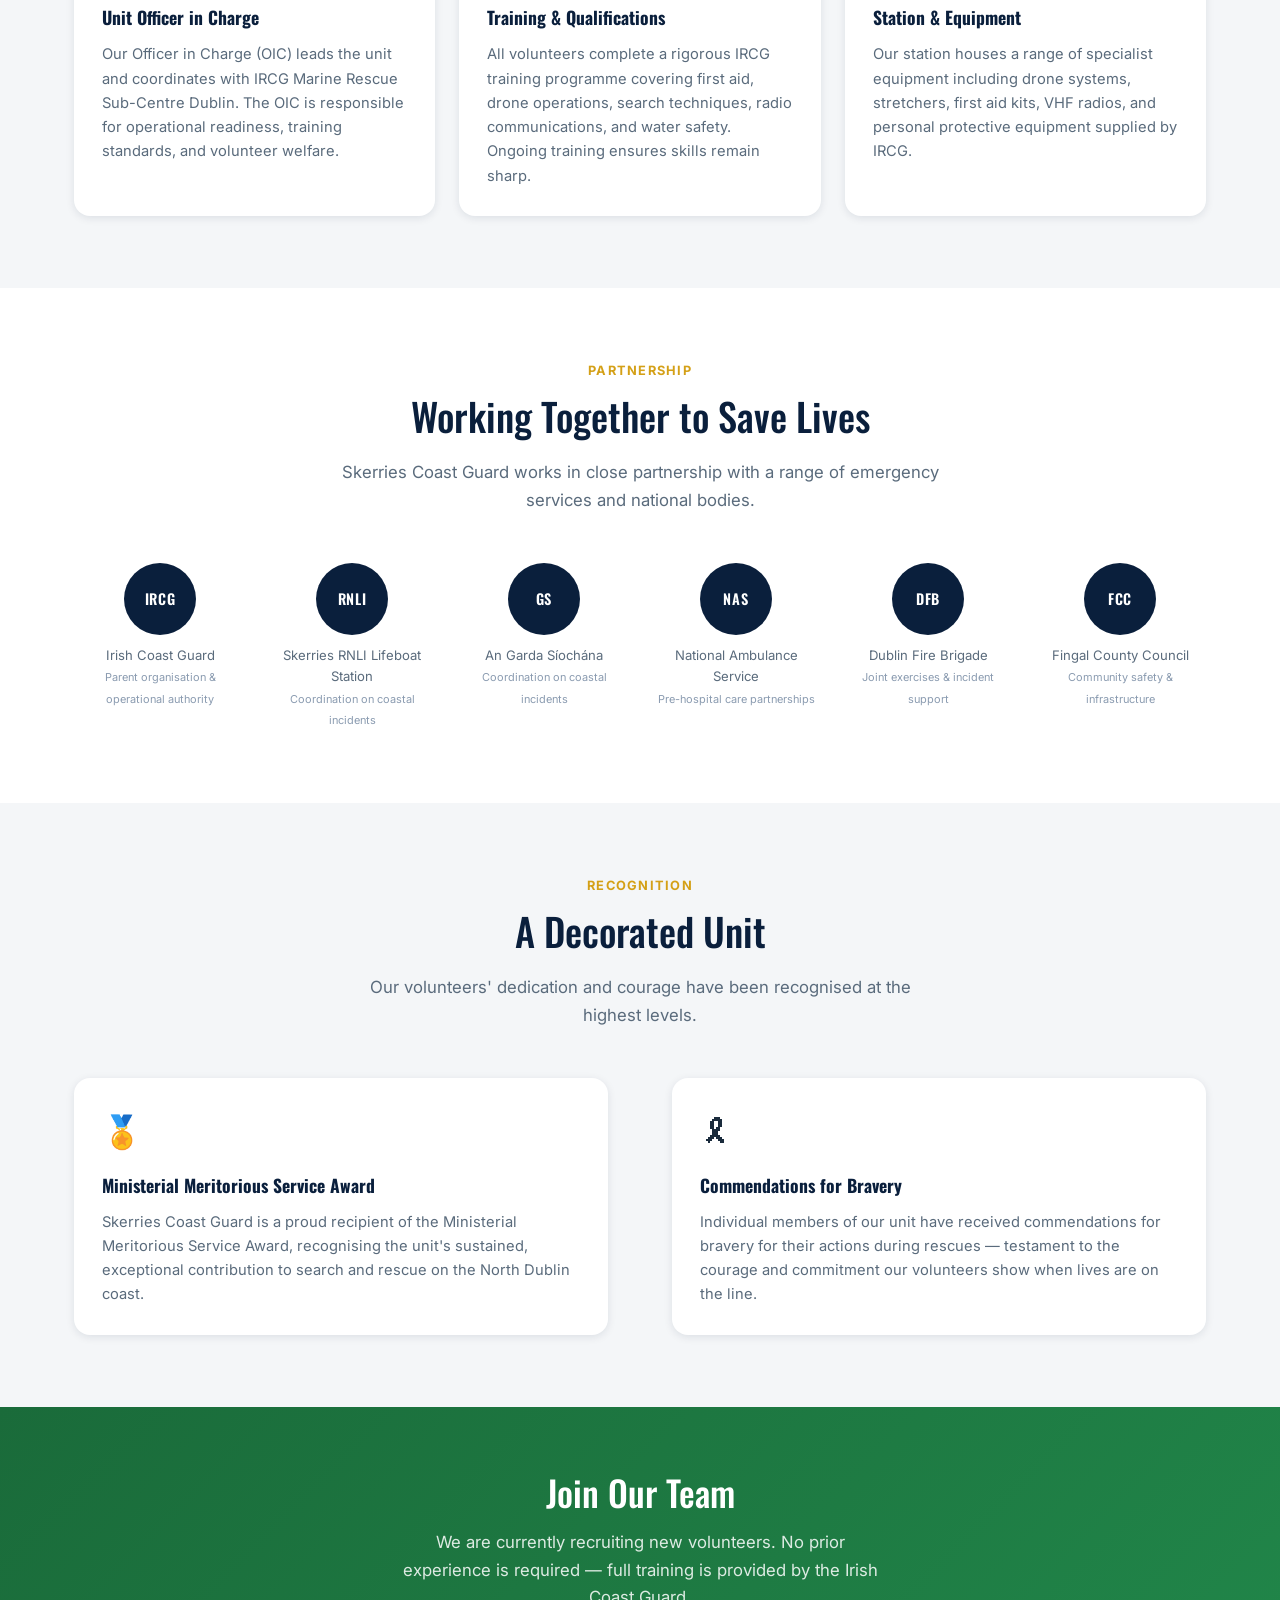
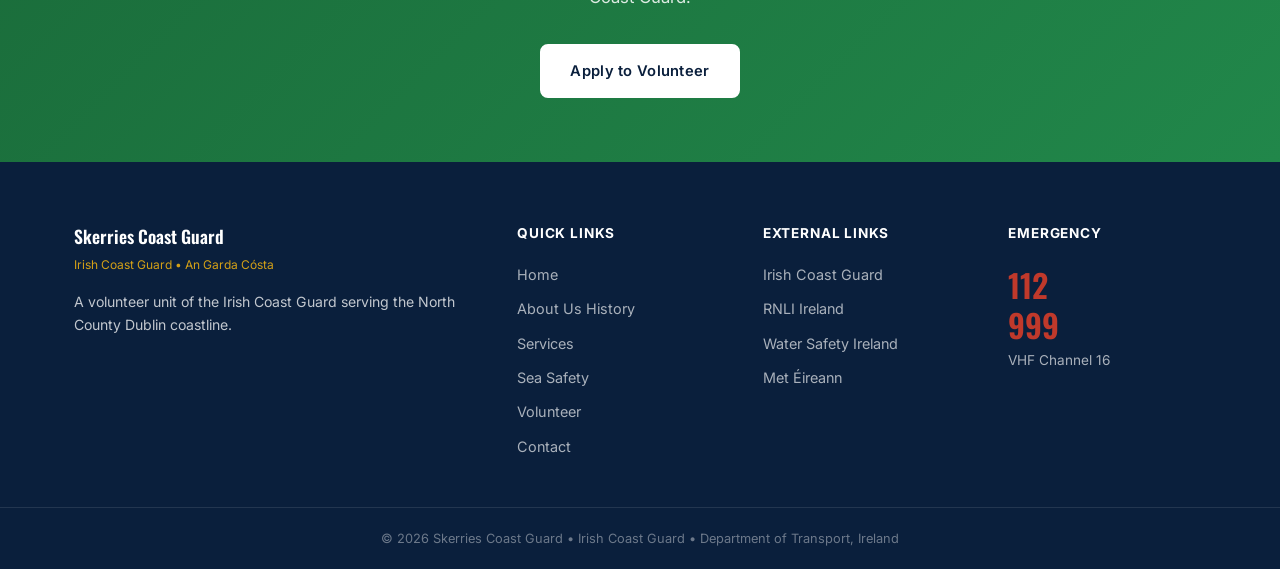
==== commit acbfdb6b: "Update partner name to Skerries RNLI Lifeboat Station" ====
--- a/about.html
+++ b/about.html
@@ -101,7 +101,7 @@
         </div>
         <div class="partner-item">
           <div class="partner-badge">RNLI</div>
-          <p>Skerries Lifeboat Station<br><small>Coordination on coastal incidents</small></p>
+          <p>Skerries RNLI Lifeboat Station<br><small>Coordination on coastal incidents</small></p>
         </div>
         <div class="partner-item">
           <div class="partner-badge">GS</div>
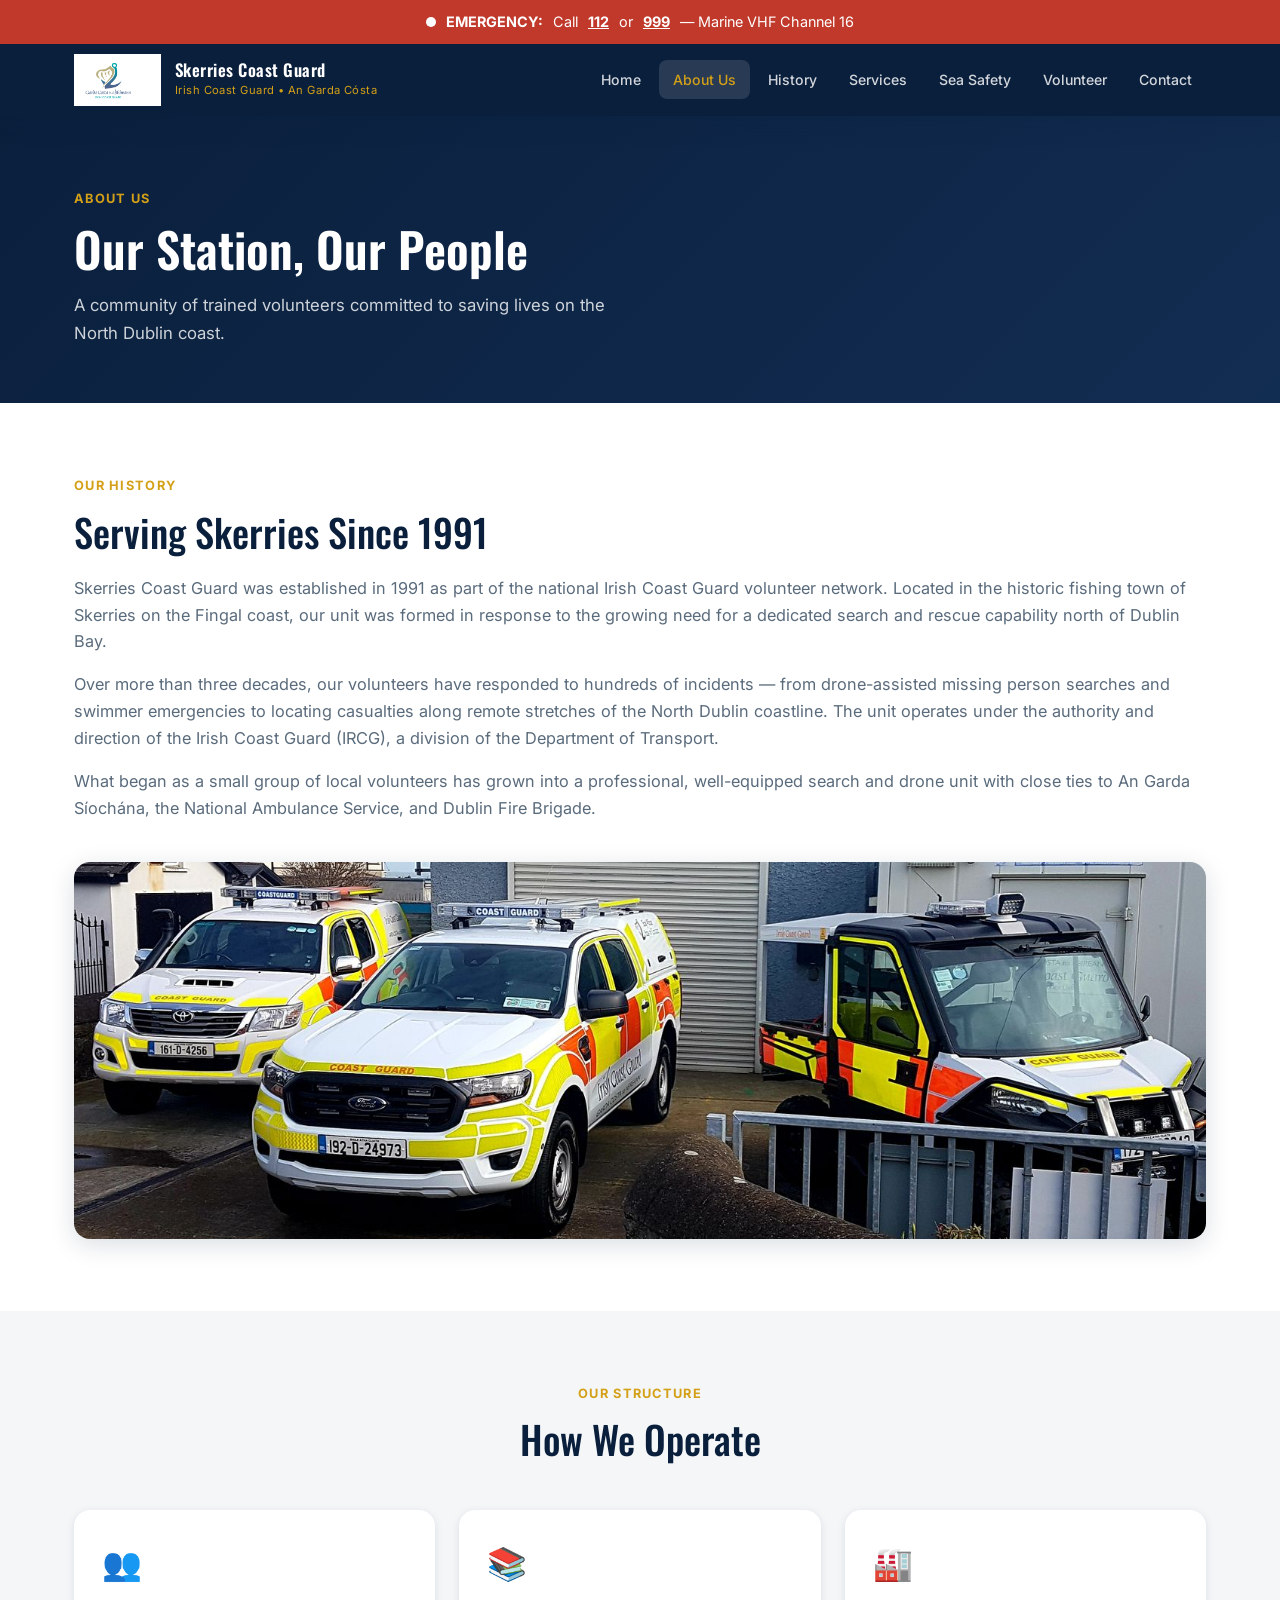
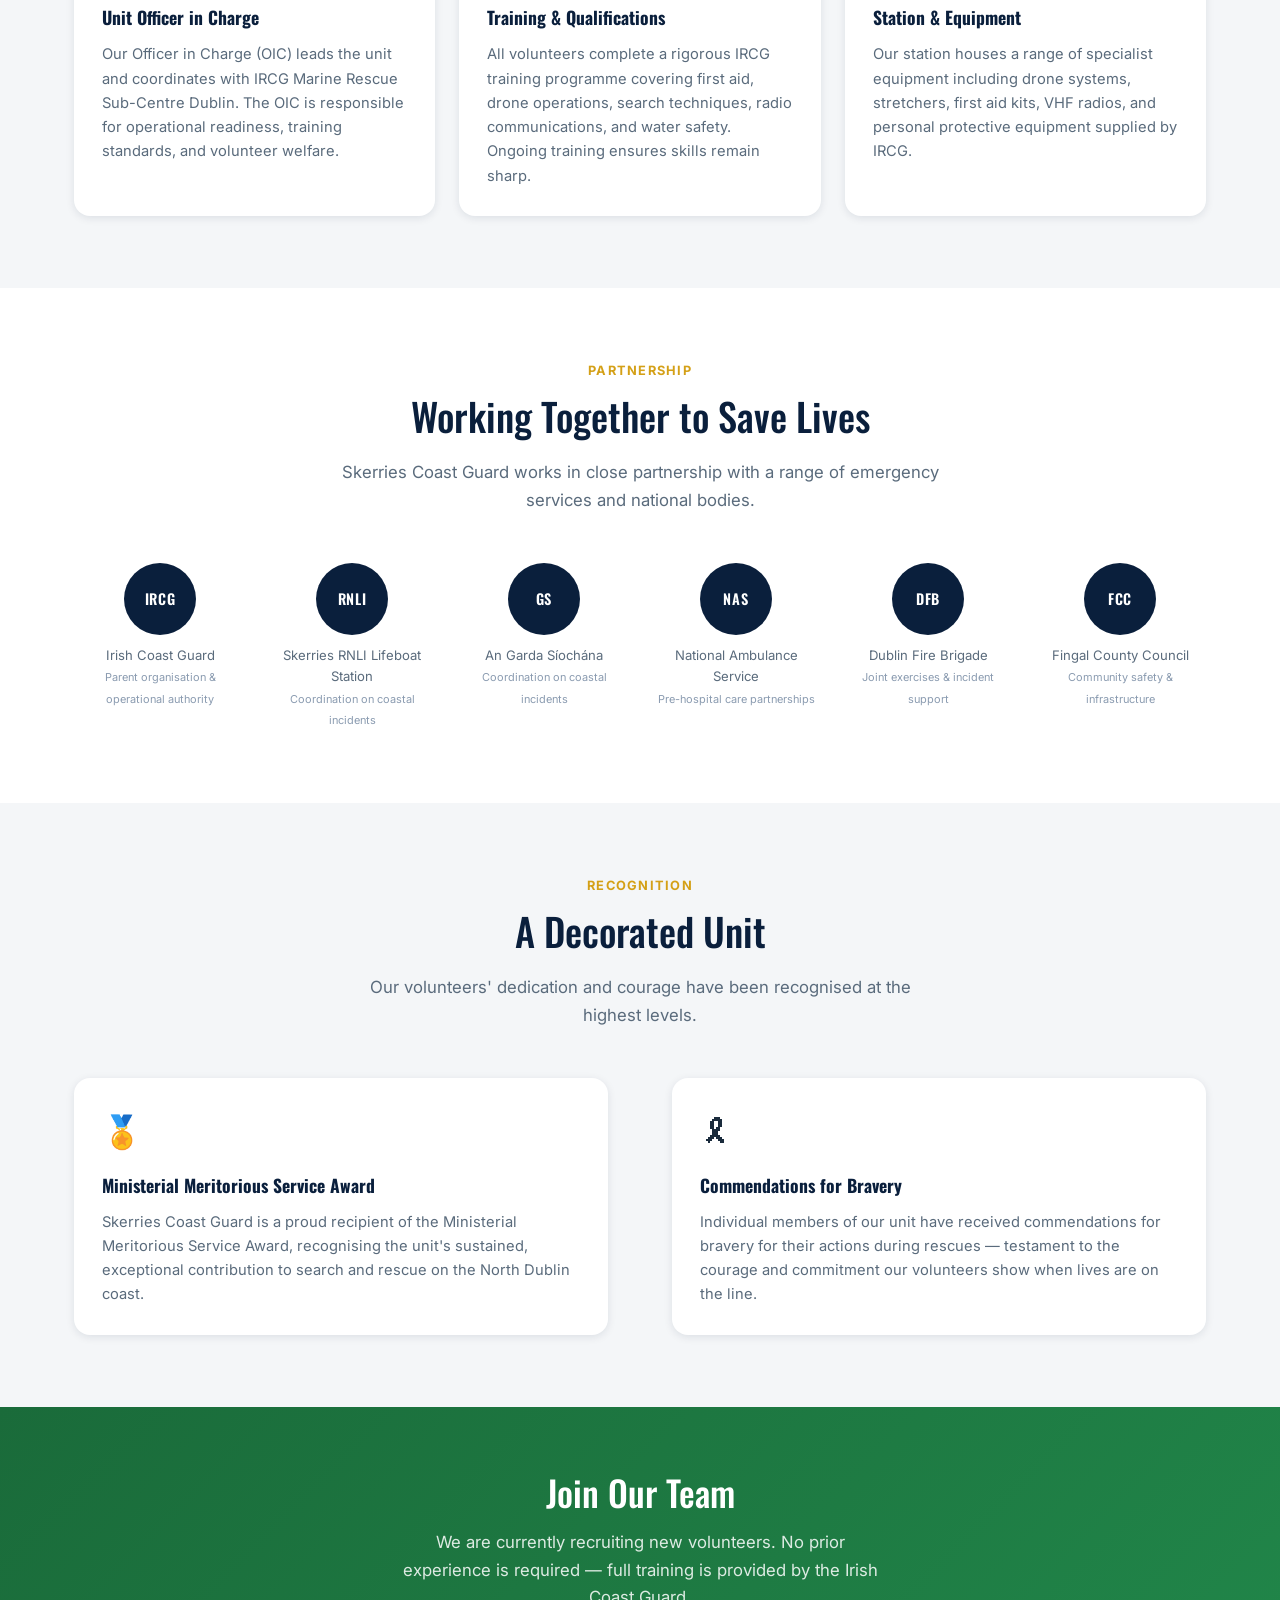
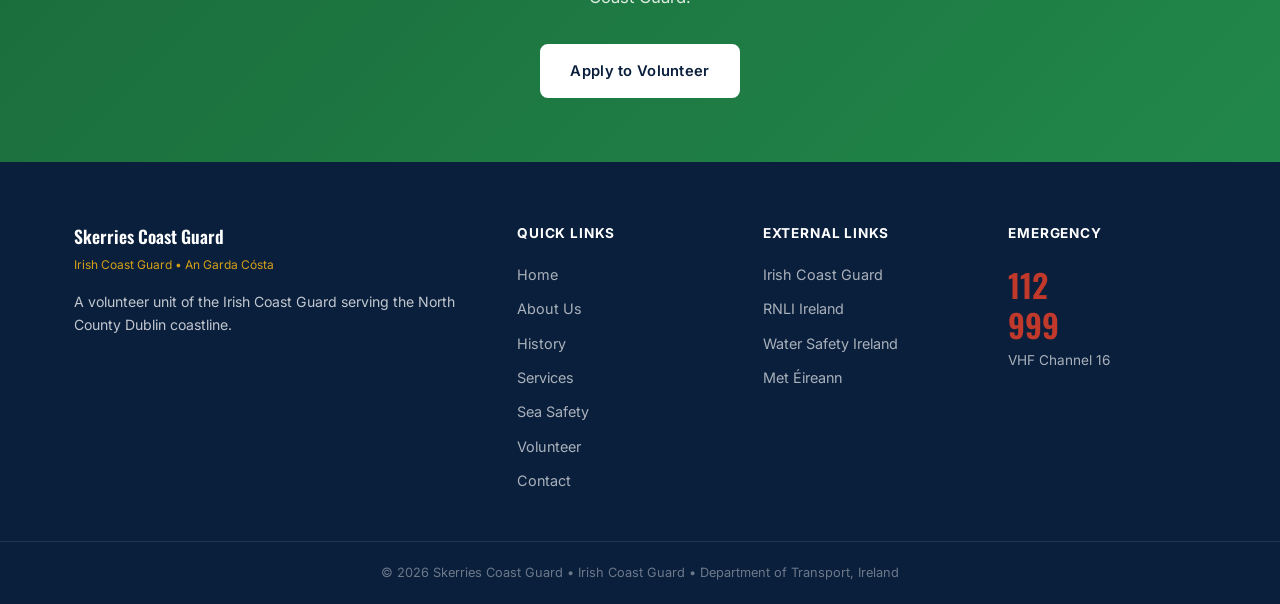
==== commit 9ca356d8: "Cache-bust JS and fix malformed footer History link - Version js/main.js (?v=2) on all pages so JS u" ====
--- a/about.html
+++ b/about.html
@@ -164,8 +164,8 @@
         <h4>Quick Links</h4>
         <ul>
           <li><a href="index.html">Home</a></li>
-          <li><a href="about.html">About Us</a>
-        <a href="history.html">History</a></li>
+          <li><a href="about.html">About Us</a></li>
+          <li><a href="history.html">History</a></li>
           <li><a href="services.html">Services</a></li>
           <li><a href="safety.html">Sea Safety</a></li>
           <li><a href="volunteer.html">Volunteer</a></li>
@@ -195,6 +195,6 @@
     </div>
   </footer>
 
-  <script src="js/main.js"></script>
+  <script src="js/main.js?v=2"></script>
 </body>
 </html>
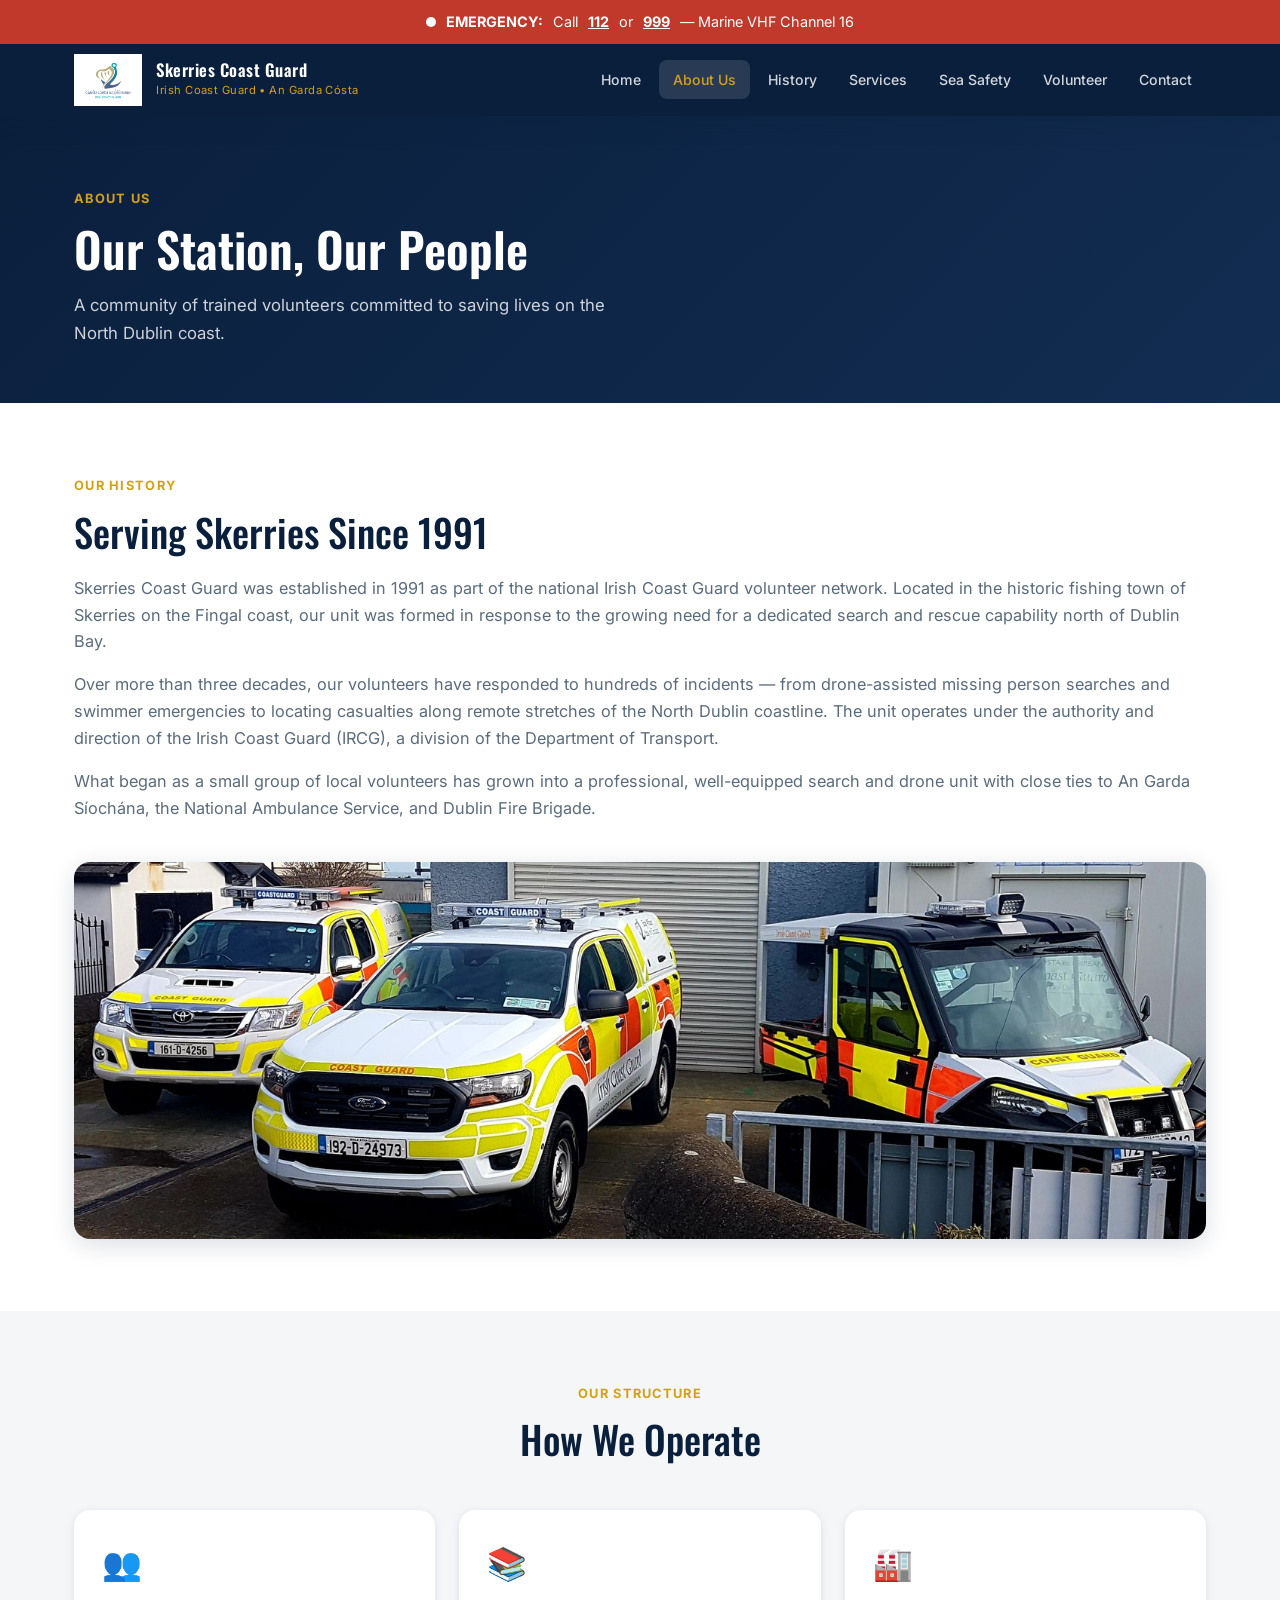
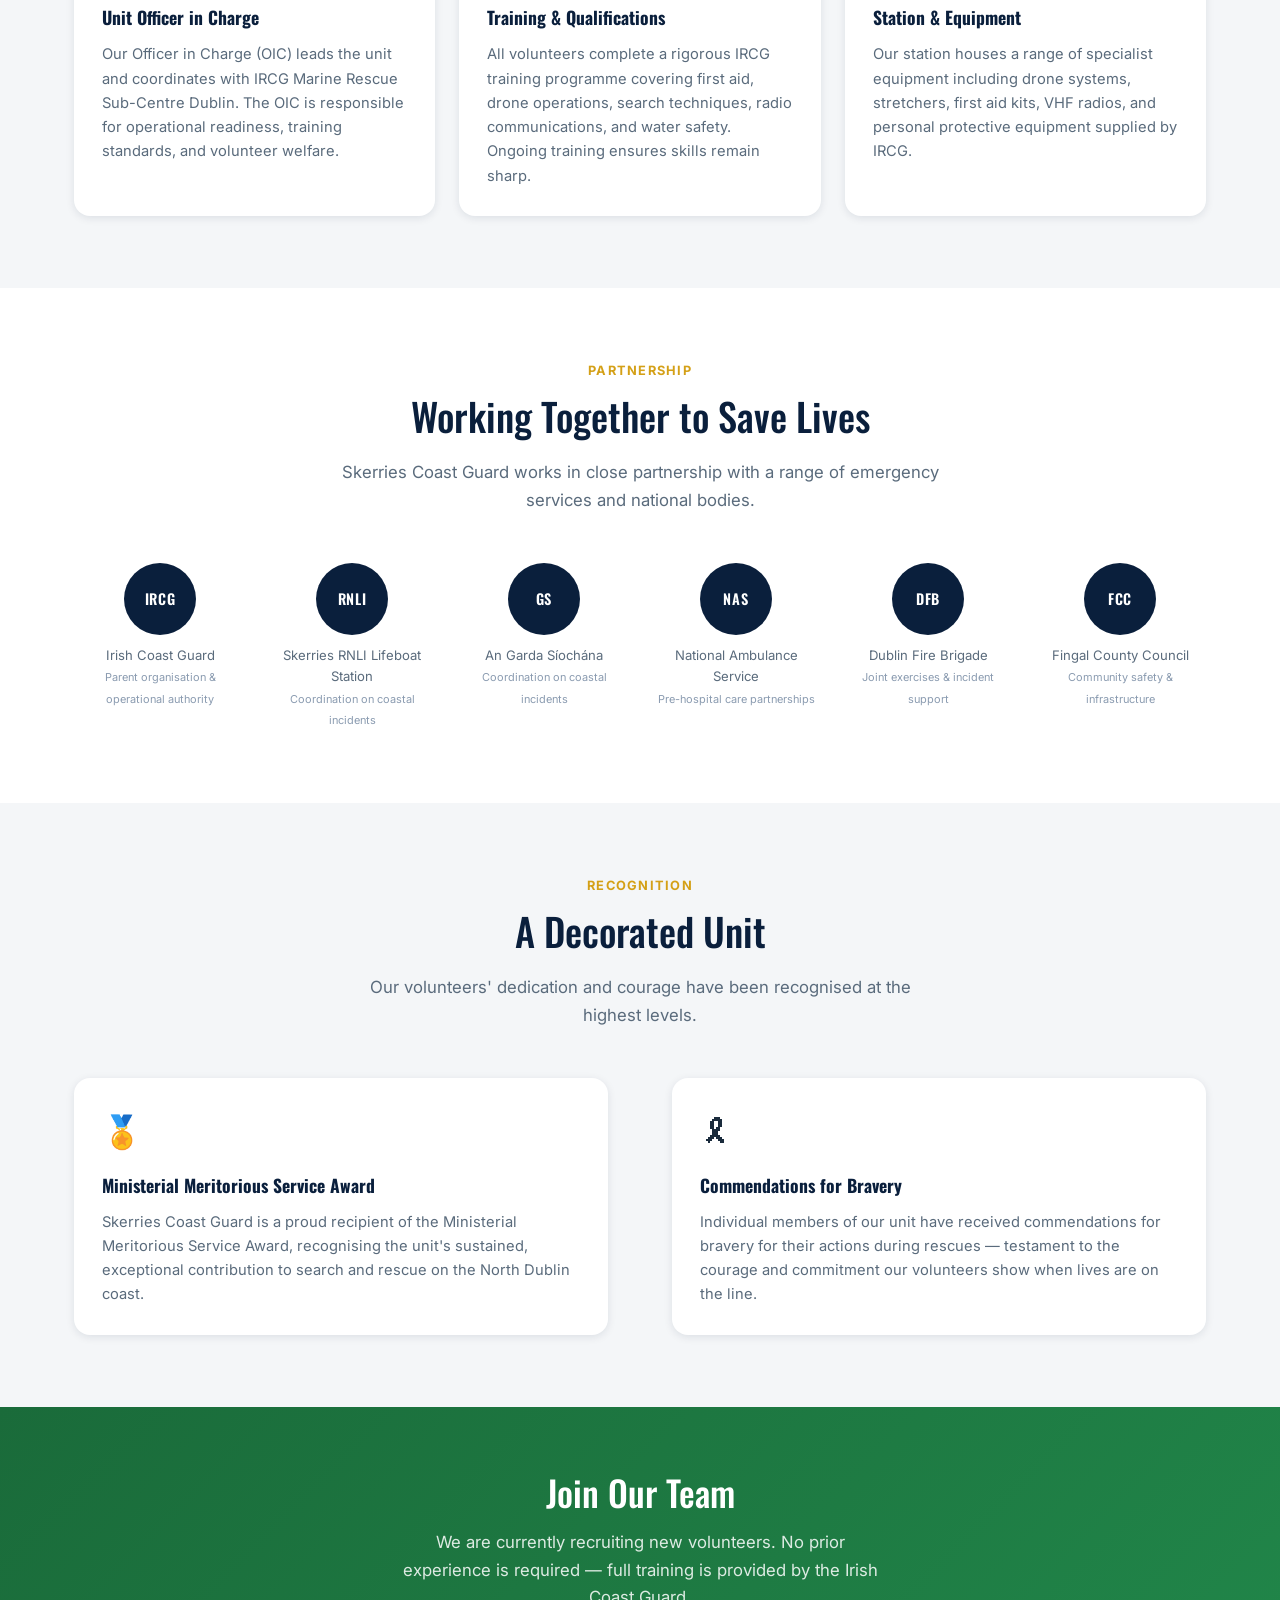
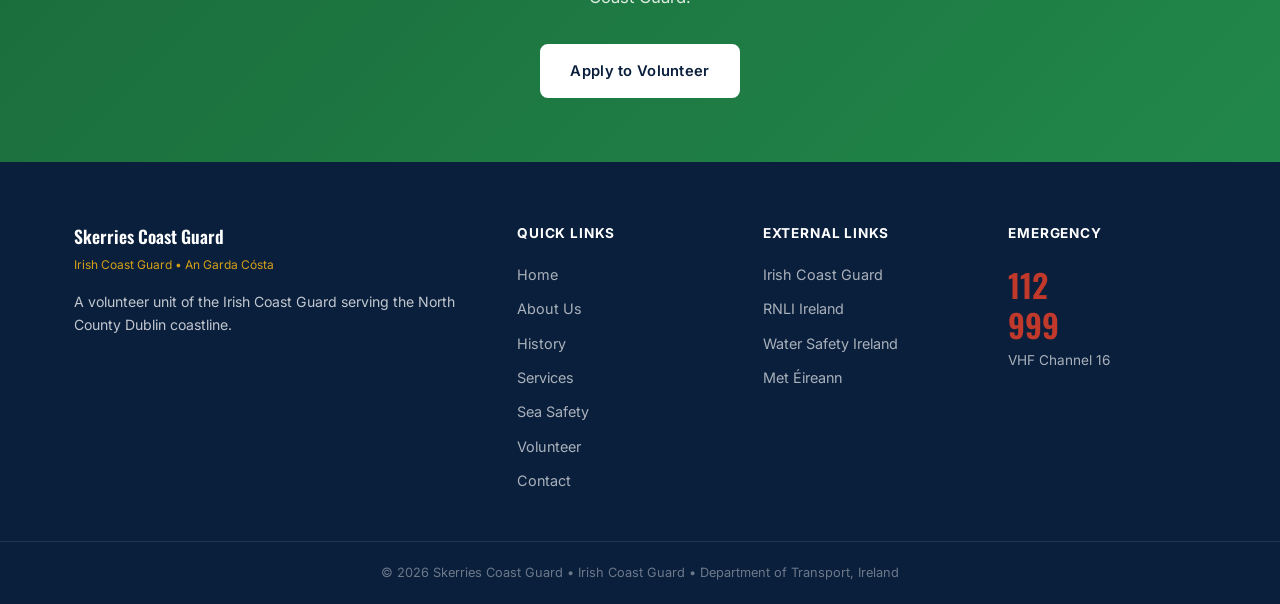
==== commit 381b9011: "Balance IRCG logo whitespace and cache-bust its src Crop excess right-side whitespace from ircg-logo" ====
--- a/about.html
+++ b/about.html
@@ -18,7 +18,7 @@
     <div class="container header-inner">
       <div class="brand">
         <div class="brand-logo">
-          <img src="images/ircg-logo.png" alt="Irish Coast Guard logo" class="brand-logo-img" />
+          <img src="images/ircg-logo.png?v=2" alt="Irish Coast Guard logo" class="brand-logo-img" />
         </div>
         <div class="brand-text">
           <span class="brand-title">Skerries Coast Guard</span>
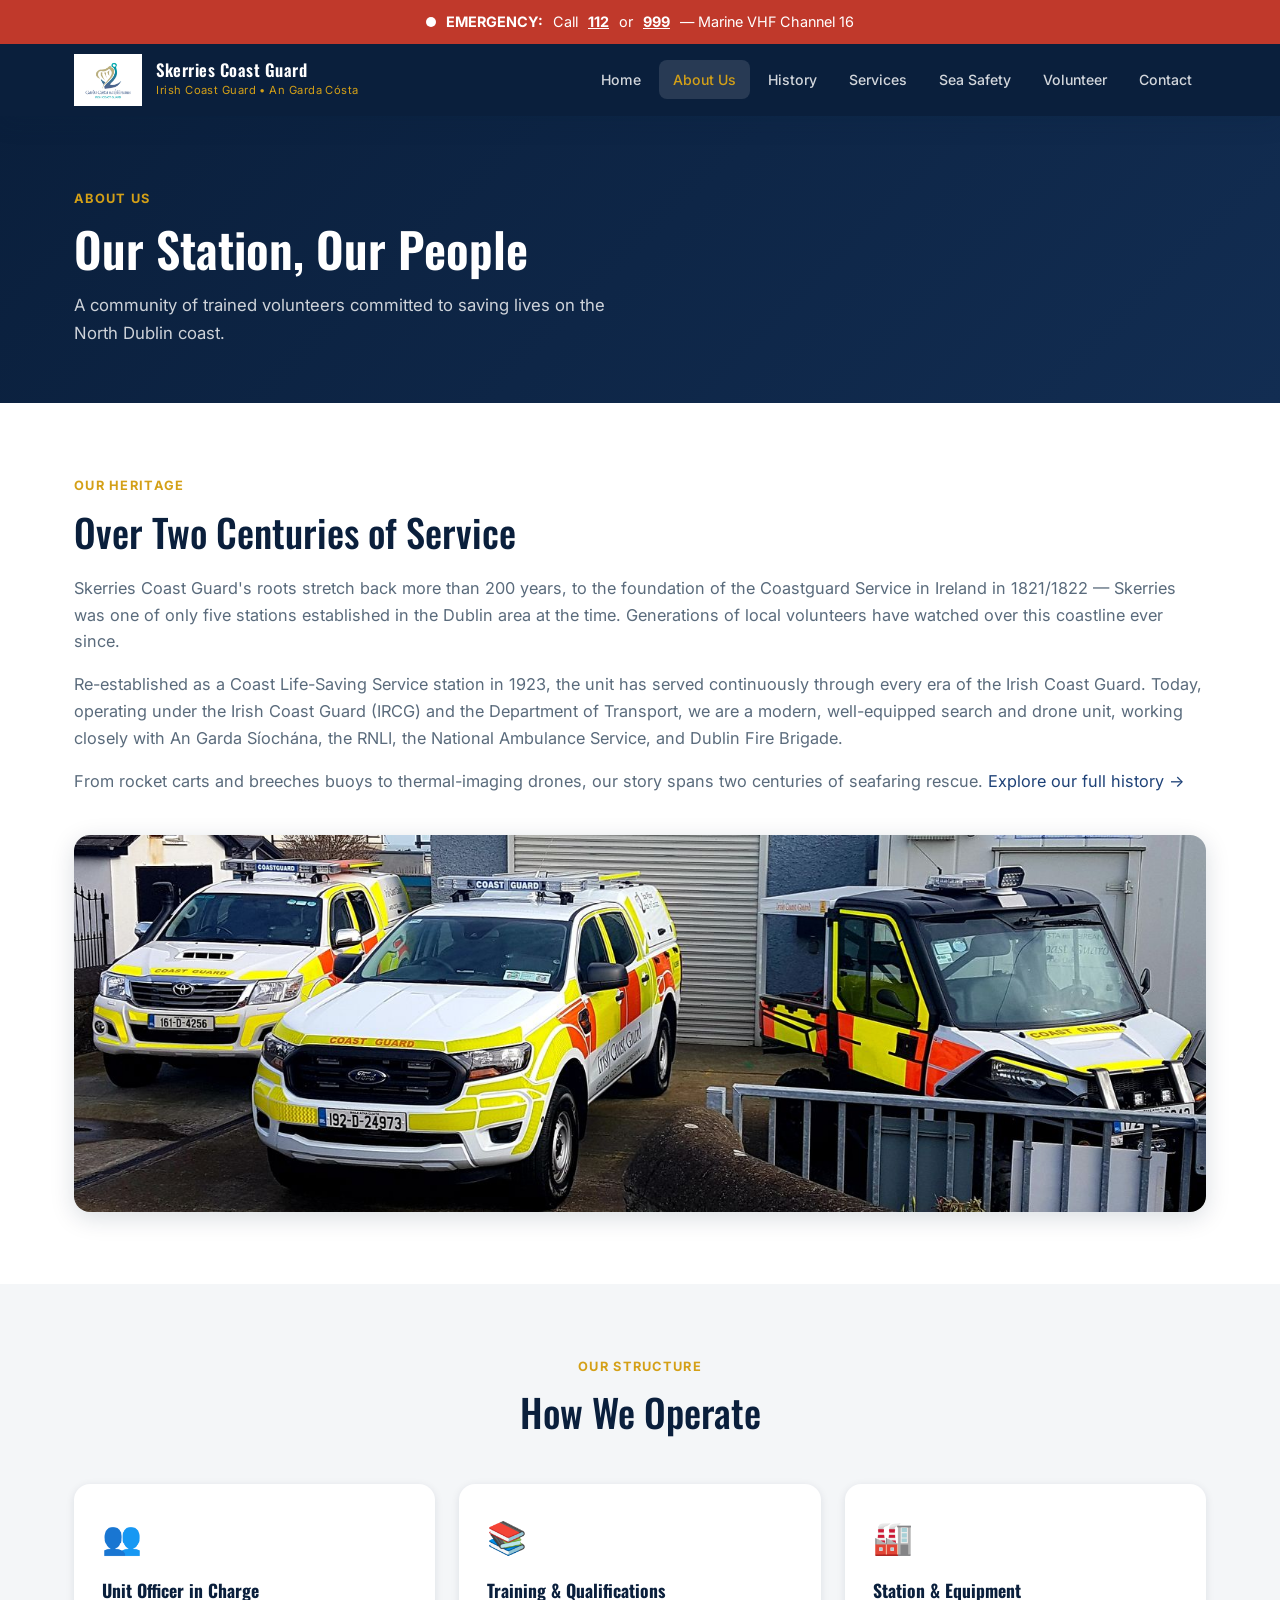
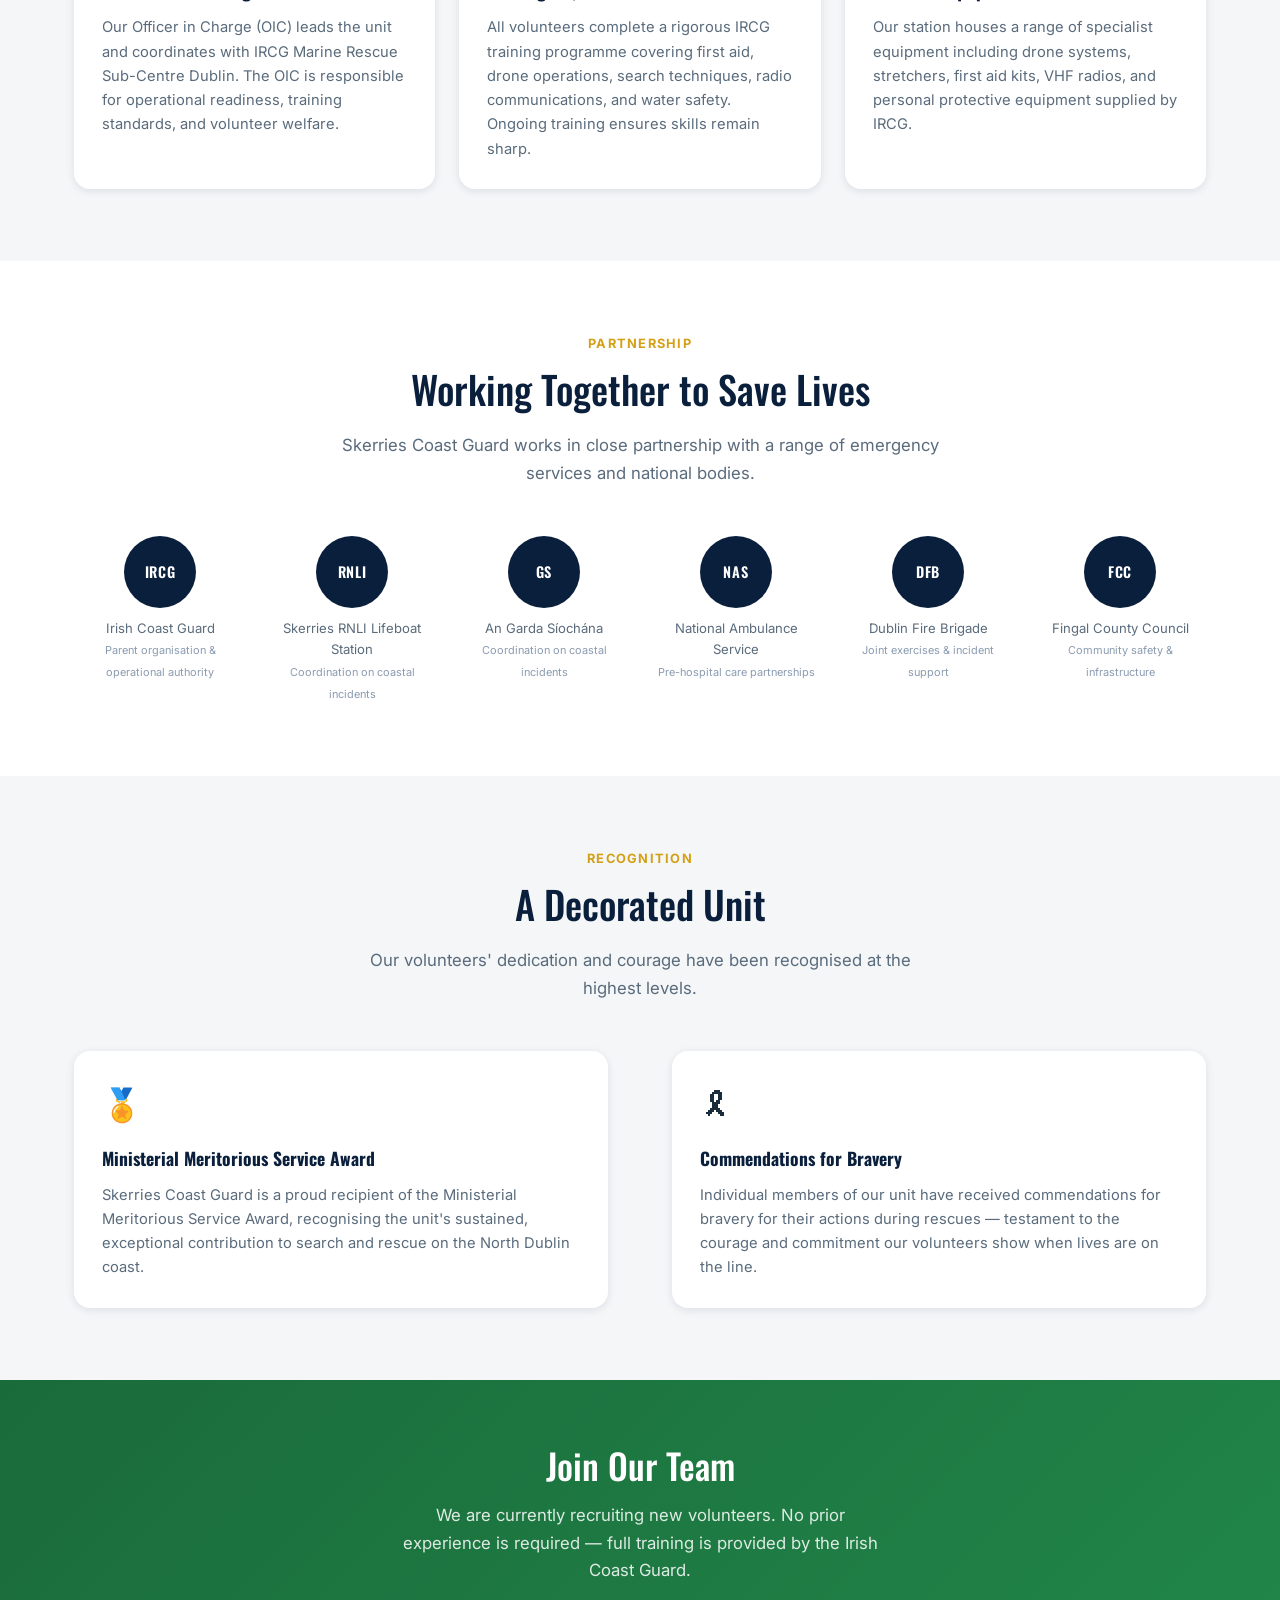
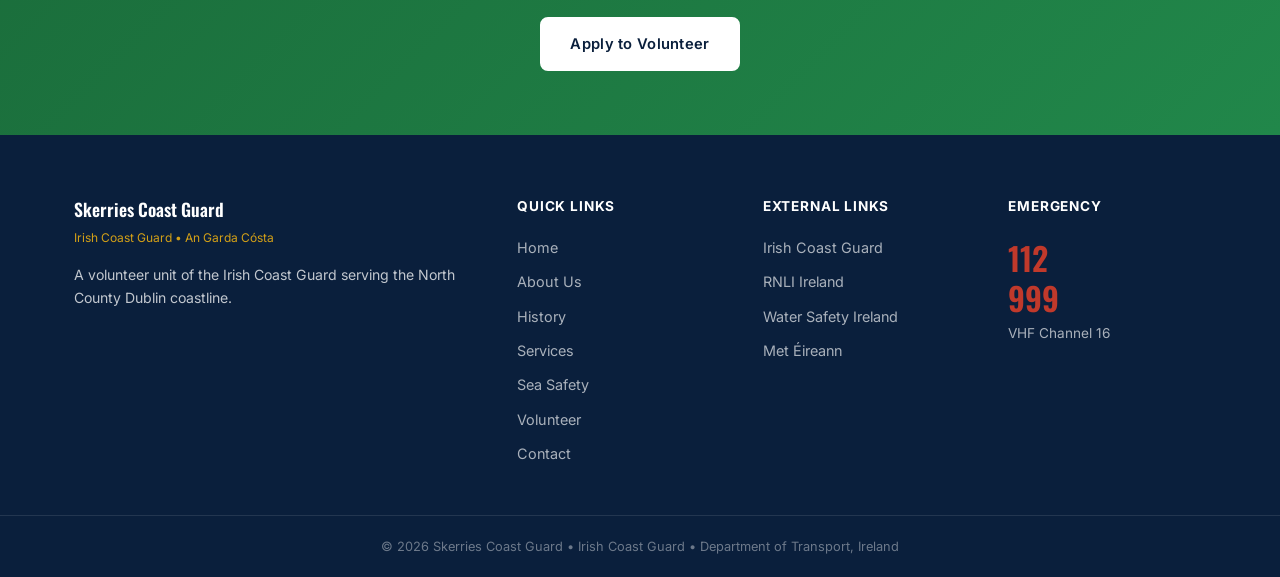
==== commit 565b5664: "Update About heritage section to reflect the 200-year history Replace the inaccurate "Serving Skerri" ====
--- a/about.html
+++ b/about.html
@@ -4,7 +4,7 @@
   <meta charset="UTF-8" />
   <meta name="viewport" content="width=device-width, initial-scale=1.0" />
   <title>About Us | Skerries Coast Guard</title>
-  <link rel="stylesheet" href="css/style.css?v=2" />
+  <link rel="stylesheet" href="css/style.css?v=3" />
   <link href="https://fonts.googleapis.com/css2?family=Inter:wght@300;400;500;600;700&family=Oswald:wght@400;500;600&display=swap" rel="stylesheet" />
 </head>
 <body>
@@ -51,11 +51,11 @@
   <section class="section">
     <div class="container">
       <div class="col-text">
-        <span class="section-eyebrow">Our History</span>
-        <h2>Serving Skerries Since 1991</h2>
-        <p>Skerries Coast Guard was established in 1991 as part of the national Irish Coast Guard volunteer network. Located in the historic fishing town of Skerries on the Fingal coast, our unit was formed in response to the growing need for a dedicated search and rescue capability north of Dublin Bay.</p>
-        <p>Over more than three decades, our volunteers have responded to hundreds of incidents — from drone-assisted missing person searches and swimmer emergencies to locating casualties along remote stretches of the North Dublin coastline. The unit operates under the authority and direction of the Irish Coast Guard (IRCG), a division of the Department of Transport.</p>
-        <p>What began as a small group of local volunteers has grown into a professional, well-equipped search and drone unit with close ties to An Garda Síochána, the National Ambulance Service, and Dublin Fire Brigade.</p>
+        <span class="section-eyebrow">Our Heritage</span>
+        <h2>Over Two Centuries of Service</h2>
+        <p>Skerries Coast Guard's roots stretch back more than 200 years, to the foundation of the Coastguard Service in Ireland in 1821/1822 — Skerries was one of only five stations established in the Dublin area at the time. Generations of local volunteers have watched over this coastline ever since.</p>
+        <p>Re-established as a Coast Life-Saving Service station in 1923, the unit has served continuously through every era of the Irish Coast Guard. Today, operating under the Irish Coast Guard (IRCG) and the Department of Transport, we are a modern, well-equipped search and drone unit, working closely with An Garda Síochána, the RNLI, the National Ambulance Service, and Dublin Fire Brigade.</p>
+        <p>From rocket carts and breeches buoys to thermal-imaging drones, our story spans two centuries of seafaring rescue. <a href="history.html">Explore our full history &rarr;</a></p>
       </div>
       <img src="images/harbor.jpeg" alt="Skerries Coast Guard response vehicles at the unit's station" class="col-image-photo history-photo" />
     </div>
--- a/css/style.css
+++ b/css/style.css
@@ -1046,6 +1046,20 @@
   margin-top: 24px;
 }
 .map-placeholder .placeholder-content small { color: var(--mid-gray); font-size: 0.8rem; }
+
+.station-map {
+  margin-top: 24px;
+  border-radius: var(--radius-lg);
+  overflow: hidden;
+  box-shadow: var(--shadow-sm);
+  line-height: 0;
+}
+.station-map iframe { width: 100%; height: 300px; border: 0; display: block; }
+.station-map-note {
+  margin-top: 10px;
+  font-size: 0.85rem;
+  color: var(--text-muted);
+}
 
 .contact-form-card {
   background: white;
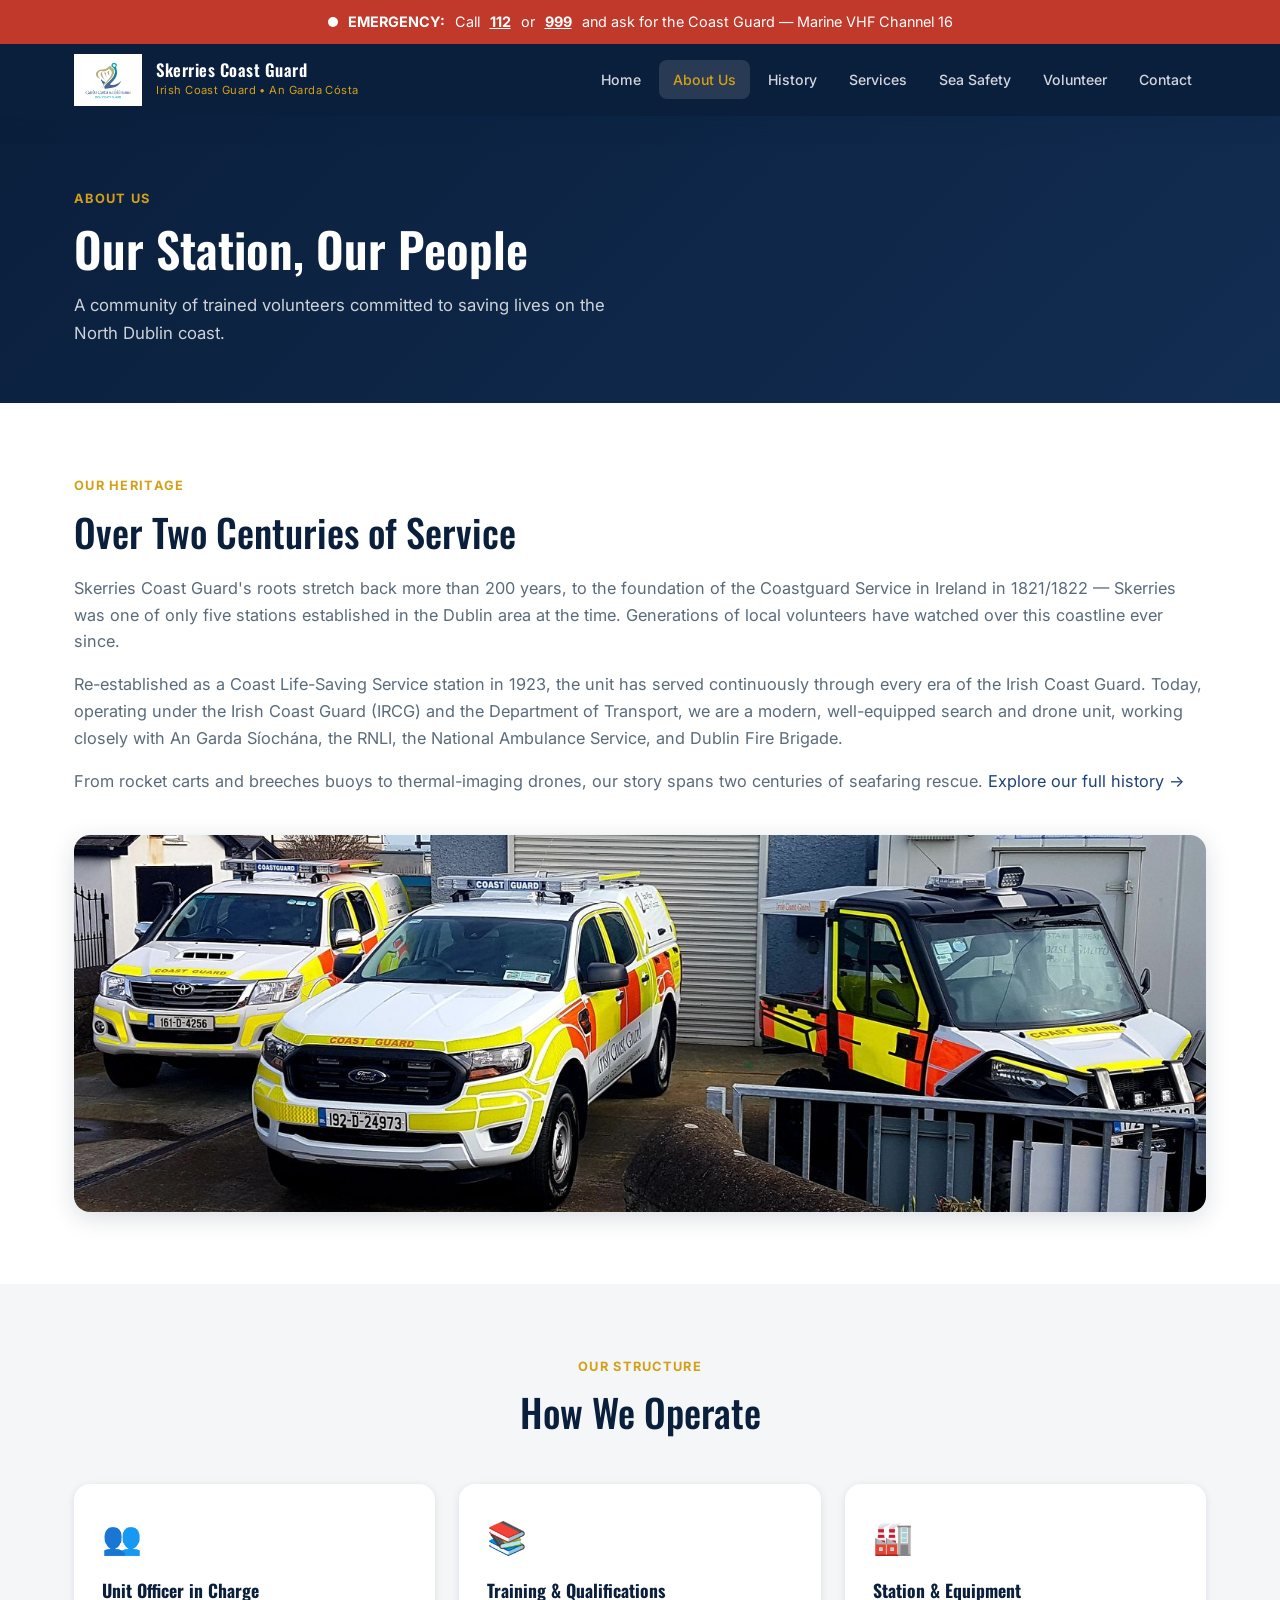
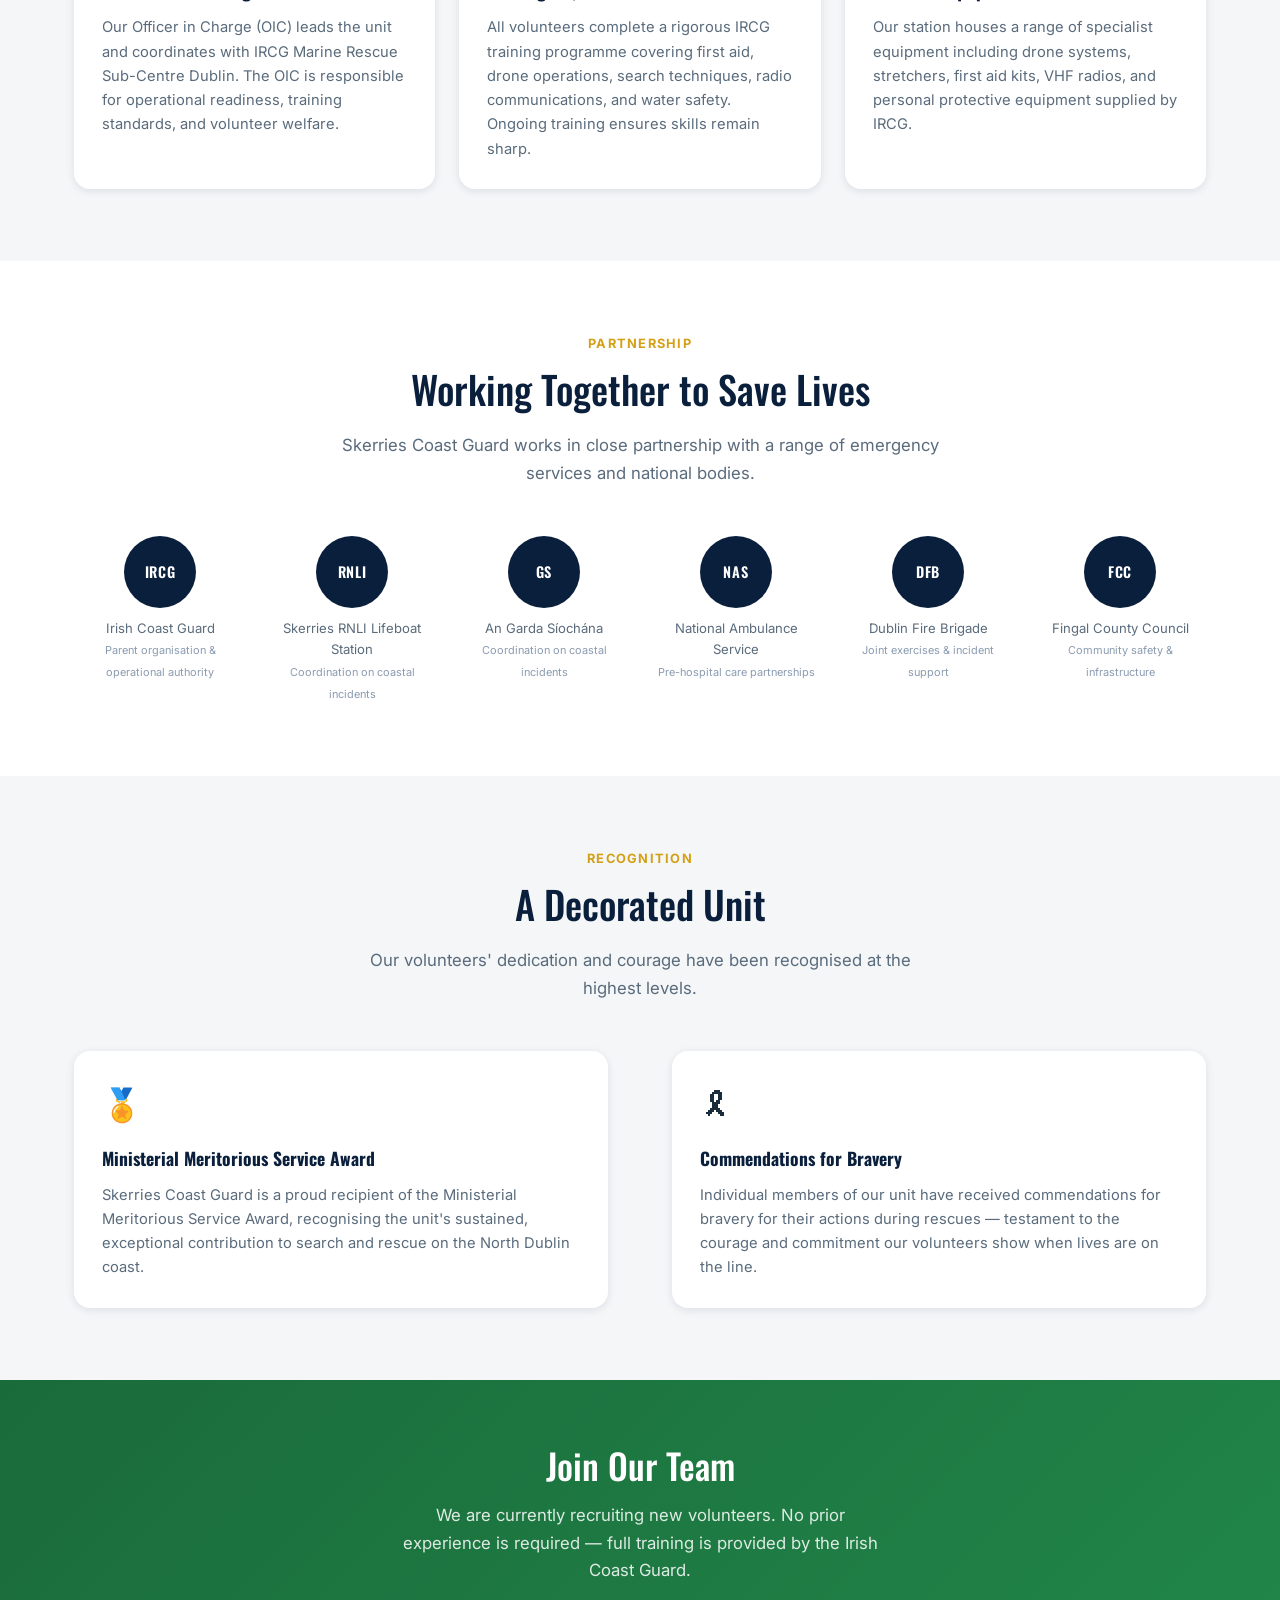
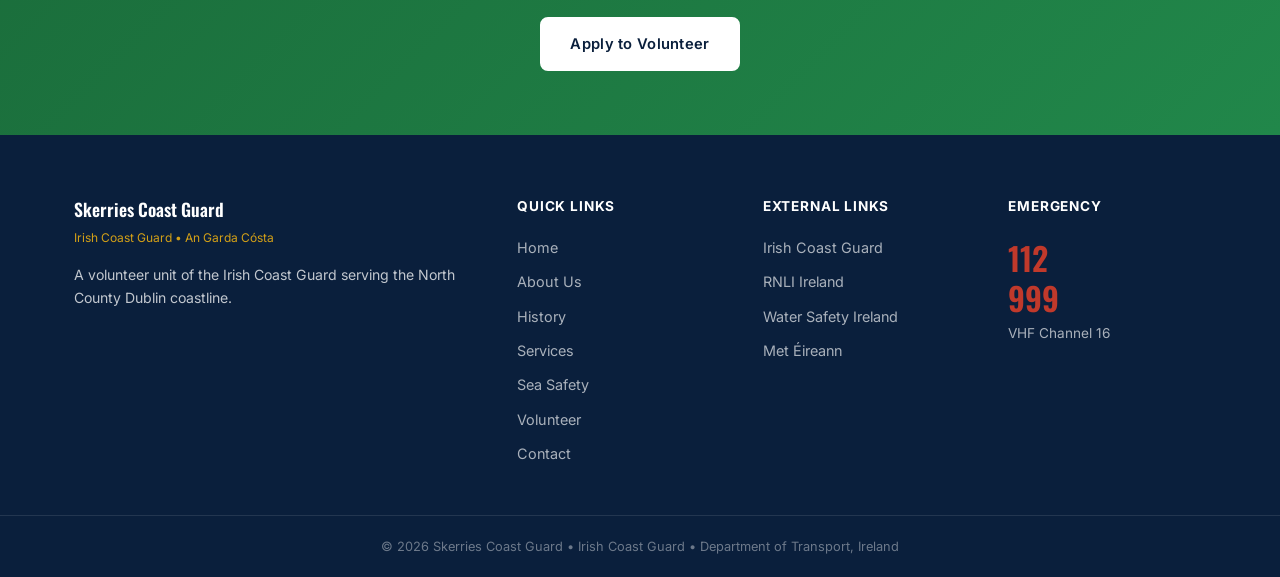
==== commit 50e44d1f: "Add "and ask for the Coast Guard" to 999/112 dialling references Update the emergency banner (all pa" ====
--- a/about.html
+++ b/about.html
@@ -3,6 +3,9 @@
 <head>
   <meta charset="UTF-8" />
   <meta name="viewport" content="width=device-width, initial-scale=1.0" />
+  <link rel="icon" href="images/favicon.ico?v=1" sizes="any" />
+  <link rel="icon" type="image/png" href="images/favicon.png?v=1" />
+  <link rel="apple-touch-icon" href="images/favicon.png?v=1" />
   <title>About Us | Skerries Coast Guard</title>
   <link rel="stylesheet" href="css/style.css?v=3" />
   <link href="https://fonts.googleapis.com/css2?family=Inter:wght@300;400;500;600;700&family=Oswald:wght@400;500;600&display=swap" rel="stylesheet" />
@@ -11,7 +14,7 @@
 
   <div class="emergency-banner">
     <span class="pulse-dot"></span>
-    <strong>EMERGENCY:</strong> Call <a href="tel:112">112</a> or <a href="tel:999">999</a> &mdash; Marine VHF Channel 16
+    <strong>EMERGENCY:</strong> Call <a href="tel:112">112</a> or <a href="tel:999">999</a> and ask for the Coast Guard &mdash; Marine VHF Channel 16
   </div>
 
   <header class="site-header">
